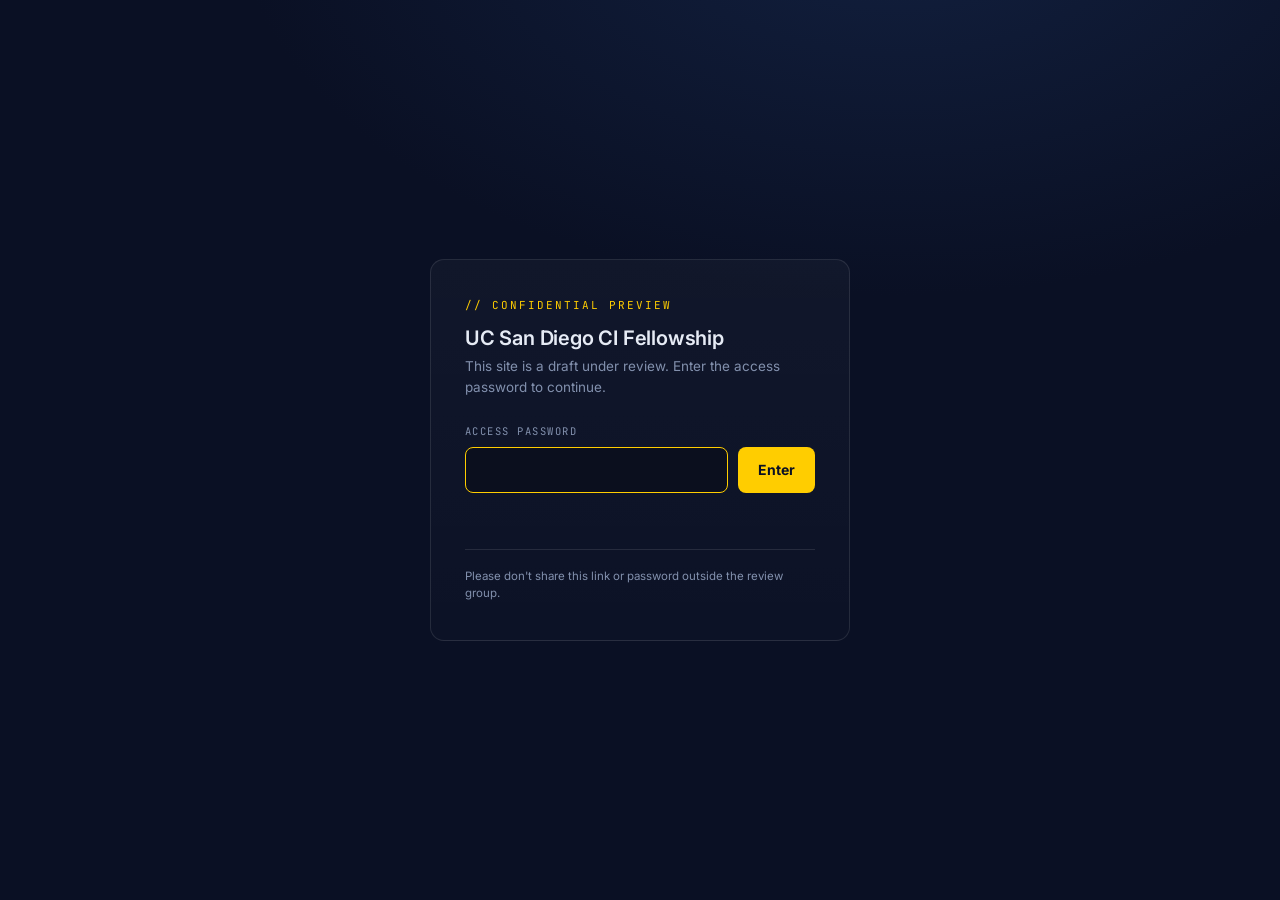
==== index.html @ 0b1063c2 "Add files via upload Files for website test" ====
<!doctype html><html lang="en"><head><meta charset="utf-8"><meta name="viewport" content="width=device-width,initial-scale=1"><meta name="robots" content="noindex,nofollow"><title>UC San Diego Clinical Informatics Fellowship</title>
<link rel="preconnect" href="https://fonts.googleapis.com"><link rel="preconnect" href="https://fonts.gstatic.com" crossorigin>
<link href="https://fonts.googleapis.com/css2?family=JetBrains+Mono:wght@400;500;700&family=Inter:wght@400;500;600;700&display=swap" rel="stylesheet">
<style>
:root{--navy:#0a1024;--navy2:#0d1530;--line:rgba(255,255,255,0.1);--gold:#ffcd00;--text:#e6ebf5;--dim:#8290ad}
*{box-sizing:border-box}html,body{height:100%}
body{margin:0;background:radial-gradient(1200px 700px at 70% -10%,#12203f 0%,var(--navy) 55%);color:var(--text);font-family:Inter,system-ui,sans-serif;display:flex;align-items:center;justify-content:center;min-height:100vh;padding:24px}
.card{width:100%;max-width:420px;background:linear-gradient(180deg,rgba(255,255,255,0.03),rgba(255,255,255,0.01));border:1px solid var(--line);border-radius:14px;padding:38px 34px}
.eye{font-family:'JetBrains Mono',monospace;font-size:11px;letter-spacing:0.18em;text-transform:uppercase;color:var(--gold)}
h1{font-size:20px;font-weight:600;margin:14px 0 6px;letter-spacing:-0.01em}
p.sub{margin:0 0 26px;color:var(--dim);font-size:13.5px;line-height:1.55}
label{display:block;font-family:'JetBrains Mono',monospace;font-size:10.5px;letter-spacing:0.14em;text-transform:uppercase;color:var(--dim);margin-bottom:9px}
.row{display:flex;gap:10px}
input{flex:1;background:rgba(0,0,0,0.25);border:1px solid var(--line);border-radius:8px;color:var(--text);padding:12px 14px;font-size:15px;font-family:'JetBrains Mono',monospace;letter-spacing:0.06em;outline:none}
input:focus{border-color:var(--gold)}
button{background:var(--gold);color:#0a1024;border:none;border-radius:8px;padding:0 20px;font-weight:700;font-size:14px;cursor:pointer;font-family:Inter,sans-serif}
button:hover{filter:brightness(1.06)}
.err{color:#ff8a8a;font-size:12.5px;margin-top:14px;min-height:16px;font-family:'JetBrains Mono',monospace}
.foot{margin-top:26px;padding-top:18px;border-top:1px solid var(--line);font-size:11.5px;color:var(--dim);line-height:1.5}
</style></head>
<body>
<div class="card" id="card">
  <div class="eye">// Confidential preview</div>
  <h1>UC San Diego CI Fellowship</h1>
  <p class="sub">This site is a draft under review. Enter the access password to continue.</p>
  <form id="f" autocomplete="off">
    <label for="pw">Access password</label>
    <div class="row"><input id="pw" type="password" autofocus autocomplete="off" spellcheck="false"><button type="submit">Enter</button></div>
    <div class="err" id="err"></div>
  </form>
  <div class="foot">Please don't share this link or password outside the review group.</div>
</div>
<script>
var BLOB="V/RVCJ1mV3nm6r795CRHudSXi8tHsjYaCC/AP/DBrSciO+FPIHOVjh/p4IQo9BA9PbCWo530xiF29sgPMY+Cz9ERkGzXEJ6bAzNQQwFqu0DcW2sEh25IGZaKUEM8txauq0D3+LWhU8Zd+jmfSjIwKCWYWoV6avM7LsSSjW5b+Ji+uObbSdk3m7IKRMcXgZuW4Qidbur9YMoIANsArnYkPH4L8IHWV/gGXkYVFvpRc50hUiXOaIR/5mKItiv/ovMSWvLfkPXllRINR6WOroaYbaS8Vh0YZVbCNBtvjSf3HLdmO5+LNg8CpL0BAmoyDDMlqy/e8uOPmpmW9Jxbr9jjTgl5kiPfDYAxPx0cbBQU+fvLxCyBdw7ogyQA08A6MRkAjwL7Y0fR6zJlzvkW0VPSwwxvuh+FWr+YCnffLJF6RLwWLer22Jhu+AAKxv9ITMJMur0lSAMeF5a6oQMTQXmjXwOIzR0JKJwEEWp418dgd5I7vK7uR3gSvmR/MiMzqkCTb17lQqYqBowrty08TStoGGXS+MyAMmiTRVJm7f+oC++tdR5fA09+/V+b3Pt+c7u8wWlbYFHxXB2gcfsd6qv+YweWKTRVgZefWx35uokQVFQpLpVptOJBROZ0n6SC5AavMH/UI0FtLMK+goX0K9Xe9PqcGXkdX7on9C22GnMJcl4tOulE3YS8dBWlId8KXmQCN4YBF9YJsYt9AdHW6l3TtBjBhWKVhHAnUn6DMivWRslIBlISUDjtont1TXcJ/yiVnKffV7b/d34z6V9OuYfrq1w4wfHOyKK9R9aEQ8C0PCI2mjAuXyEvWHGpO9qwsRZLyn4bsy9paxbf0rzF6b33b/6U5wd+eglkokQ1RUO/gnE0isrCr94JR8T44dfAsFWwVl++saQ6Sz2APLrri2wonFxZPNAmqYTU5Qzohqgq+I3w0YSr9hWCDlpx5sMwOlAg4n3EpL5R8od7rhdKvUqill+3oGFAWR64eFIAIogKp64Un8CSpwZ4SIehTarxPHh5JGATVNZ0YvarPN4jivheVACMJ9j9JgXKFtCHV1duIBm/vKsSlJsINVMFTcCG2i2/gKP7IPt9auW8g9M5stfc3noAqXaqyuXSFWWt1B7xQMa9sONI6F9Dg4YpFTIx1KHHjksEvuFeUUNAwlhZxAAb9ttDBhwTOHtC1MMxO+TYtA1WjpCmyoWl+Evj9p8HsydhuVoPr2Yd4vQG1cYR1mRY3he2LBOb3p/1VDhZu2PDtBjIgE+a9B832XH3AA0DBQMlPSdev+zF/5Rn8L6xiIVdgTEW4lh7Lzoezi1sF2zzsFuJo5YCrbx/1BCCBNcPLruGxvhgKSypV/[base64]/yNw10kM8NNbsRub995nWIZ5CzV4AbklzGq0Lp3Zpr22swG/mhQVXcFxDza+N3+0578Iph5RdgBcQz9LUVg5ZHnqH7iBv0pOmKqb4+B0hSB25a7KImlrzc5iVlffHBgpbK8vL7G/7JgDtu6+FaBbz2BxDt4ieIAi8JUVT8q1BkSvNC2ujlAhi05PVJP4vOzQ60cErPn570/YnBgAh/LrPb7DkjBCqYLQTunDyszhG/VvGcaqVWqQM4r1qLqjxoU9SUk6h9Du8a5H7vbb/Jy9qxKT4MHdjkRadxNdcMwoRrGbAZyk+nY007JgSeLqvzhLErHmv1S5GING5qRcfkI8k18PPzCSbTsdkOR+bu48A7AQTP6Wdd7GY5RqcYmih4MrrC1pTo8BQ61+5T6F0X9bhzOMdeKtDWFf6mj9mxFWWgNO3Ar4lt/+7qLPEWuP7INDJv8LryGA63x/1AabAPW29kGTRHWOJIlYSNn9zFvZ2TLHMF/OcfoxMaSy77BMIMkutiqSCoKNtFJgf3qHdA/GNowO7iiT6a7z3U+TJqq8wRYCRfW3udtVgX66rNJMZw0Oz82TTrd0pimC45gUH5TegLsDspYfVXYrIQSobHD5ufV/WXTxQn5982KLRtUVDWLVIccnL8Sm2WUsytIF8J1k3sQxcnEVWCqWBumDS0PcFmwlSzZ2K3WFg5PbpovXLRVQcJGi7XA73AkisEK7t7V/3xZBskQRKEFwYZPilJ3z8xAWIU6GVF/[base64]/PiO1UQtPgIF1IiWrio82wqmceJi7Hy6+0J64WYZsCf43L7rvvwgZry/LDlY4S0tCMx+IV+WV4h2NkbEDmpai9IcTJ1LvMtOo9I/248pXlmgRldv5jEftLfvJygeL//0sErNKpgSapiLNWa796qXM5JDGFZqNlseq8gDOb8YedXxsHcI1iO1btgEy0MXLW0pngERHN0OCiggQcd4RNrPSPnpbmVRwPeaaO0C5gSDox509AMau7MlqFIq77I0cOExZxLqvS9kLWTaSut1Ul4XIYnhhEVyoh3oFwTgPr1871qWmhLIZqm2ALq67X/WcpIoeCB7TS+MdOHya6HVhziNtWb4a3bIAzezweTJSS6SPi8FY6jjJIcxTNid04BvLRPgls6+j5jyyK78YkAGnxjSnS0VMnwJIe7ZhrIqsDoEQxzczTKUFbr4nhMmghgDL+N3ut/1wy0ua5oVppC6DZp6nhSz3uz4V0YLXhabEDVAkOOHnH4v2BDOhI1kn25ETyq2udf2EHlaPBx40GornagzUkginhspKnSYnO5WmhUJSQhyY2FXFUBS5xQ797SxPkpZfSrqeScP/U9M54mEA9UVyzKgfzIg32OcOFhEjiLN9UCV+Wv8vApBYbjvGIB8RovmiktNkFeRYk/5/eX/7jgE/4UIYCr3nhQ8dptcbfn1oNwTXDM7DooiiBpFqRjLdppVmDSZbtj0rjJaORAbWQOvLuiJCIB+vfc1pVIKiMj/[base64]/MyXKzTqt/Xzrq++pH5aU0QANjQszLhB+rNHc8RiM6CwjjeGfrScW4dD4CRmmSlyWFQjfZeVVT2CwGP4gaXp0hWTEJmzxIxf64oZ/Jo2eAG0s+/04nWFQG5o2fF7v2O1+VblcH/[base64]/J17MOmQKWr0FnQ7HWRuBZ085yjzGehwrXYqOTcsuBNPS3bpAWr3IYBWAmpHizj8931/LlIzdLOP1VNIqhIvZUtRUZ8pPvzyu4Xyyt15vct4D0laUYh1cjlcT//uFAxiRP8XmlNt1FYvd5/OJdD1rPq37Act+HxBu12Qmg09NQ+vp86cDD3iJAnXg1wQOsZOFlcVnJVnph2fMIAZKdYWvKLob0UDbvGsQW0TiRV2iCUcxt1+9C7VoHrGn7cZIaf+oUHF82z+rWhOx7qde3AqOJBNho1N0pSGbbQ9TH64Gvc/hB6AiMi1Bw2KUjU2mmMndkmJxUx5+yUtUbl/9ZMTsHzkLwiY+q612oUhLg0bnAX2pETM5DKtpUT9bQQ06SUtchm/shWp2QcGlbWzkTeSn5U8q+ycaG4TXSU+q2NReEXMczGxe58hAo3iah2hitwR4+qwYEtpNZe9+ukVfWs/[base64]/zLPKQfcq5XN7Y11dJRtFz6HJ2Veccw//Je58FhHtVSD3cN1sieB+twKpDzm5wBdWHahbG3oD54snKS+Agb74sKKdqvnLA36td7T2dV99tDGYUrDtsmiC36l59pk7363Kpd03Da2OdrcyQfzK1/oPtfOGdEIDk6nwr6ZS6fu1sZjt3gdxmsGjvxTmT9a2zcAfbHpEu21KEmErLr7wEffxsedSacJC6UWa1AjSn/[base64]/at1IZjdWf/z9IRVQNSyhotqAs0TXEZlV10rbo5GPXd9LhqIBcIfKk6a9LMKn8VYNJVB0anjlG8qCoJgfILItsZ7H9VQl3opQ7Q2uLE9IQ/9z4tQjluGrTQszXkhVG8JFv63pD6RnBRZRkQFofyZth/kNIzsSYPBPyyoSOgVZvorKBWbXEV/tjjtad/bJngjVyW9VtfIeNBgk5vwjdaej/9ywAyJy7tY0GFnN0hGHuS0k89QQUwg8rliSzrGylttImYkYrkanN0G5YtqK5bN8XoQBNBmhhIHx7XfJz19KmwRtAP44yqciyTUqw6XYOe1m7lB7CRo9N4nLfAl7JstiVI+Bm/GmV23pyHimdRUyF6mI/huhSXSGEBDyzQAk+s3ObmSvLMS2MxXSp5O7DmdtJTRYsgZ1VvX285feE7uzi6rdPGd/o/xyWlhr5drcR+/1jbD9YrjSCuC+rnUGHX8KDCvsTQ+TQ/+A8ffJkVBW/ZyZ8eGbA6RT5Cuc/YCOHn0rXFEINxxw9WS5MXADsGeUTsfm5P826h44g6I+LJ4bz95HyRSyLrqvoA6gtBFKLZB2cxs5FLispg84Vo8tpdqBLJJ37uOppP30911fd5TQjiyYre65FZl0TOnA2+kLwOQUaV5VBu0/BtXvOYKyclEor4rmyx8Twhdfw4A+D5sDZmBc+nQVcrAaA6shQBStXueSS+DRwmPLHzIst0fiBv8+uSz8Sv3sKWyA5NpHhxe7eeyRLPfB5uBUZ14vWA6O/ucRxCBdNe32JX9fEhifTh2qrdrDxgHoHznYAZ2+kn3x8j7DBgAETM2xe2I8gjpy9NbFe1ydy63gxD1dqzKE+dAwkAUF8ESf/ZaCIpKwGz2Mh1Nj5qUiAvNXJN5lqk8V33fj3IafzDSrLtV8pGOPhUhH2mXy5D4FJpdKZGm6mdfLHrkAQwNmTR95zrYFzXzoFk0t+QRIk6Op2/[base64]/1vr3PSieX1u5LkOU7ZuEAn3xmhO0pyTgUKrlD3sdWG0bm4ypj/eYPRCLsa3+j2MKeLDPadzT15+DFbc1KvoYGW3OVJ4zS/hZtC3gnNshy8gSk99SHZbQfXyBYjtuobmN2JCdfX4syUKbpuK2zn/lIz9WSBXIMjJqxn1i5s5AZCLT4g+YEqNUAOmfh04neYHU8uoGjtOzPg4DtywufYLtSfKWGCmdgZIhR/MkDzv6UsUxu7jCtGbECGTzBu53pXR42ptOb8Dupw+WgpQnbuXM8ksalxXK64CAFOQjBQDgDELJDnKJvEHO6KctXJXM7FMJKkF/P86cQQeUodXAf66oEb8pvZ5gBnKL+/vaCeMZE9DwTUyMUa9yKjGSKpVGf3UPBM0/OmnewFTmYvzBRcJySpRh+A3eqx1xWaZvOpETeozsTKP2naAK61Xhb/gq6gYHQc8VPvaYel/T7TMaCUv2mTDyPMMNapw3chJVsv+Irfh/UDkp0A06AROkt68yY0yQwoGEBTbsL+fhLH2ibYwLQtcwk/yJwLgI/ai/d0c8nVtyy9ke0/345hMqTltg4kiE0ADnBOsSuujXu9xwF7AYlz8AYuKF4721VDAfE1DHZT7wMOW6UbiwC4J7gdCrnibO1BvThKFR+2k119wD14849qGUKToCdMHGwglVay3lL+snTCiYuGA5trFbar2dLzdiLD8VURNdO6xjuT8q/QeEdJN/v8X0bO6D24Y7hV3MmFsxhb60VW0ZjqSaTV/3T7c2Aeb3FLmJda17Ev+BLKw/XiG5v6w3pOXGZxlNAtpZjAX9/wIvzY1JbyV8JA7kcU/Tg3If/SY7joE/vJMfZvpMLPH899s05n+ylA2RlpZY9Vl7eHiXVaMQ3twYv57nNVzak9NyY1E/LngqRiLRERLAGffXV+PtNa8uVRZTbRw5JwjpY2Bjr+velTtciLM9lmd7tjPIoeCz6oOOkFcL2CCONA5s/jNb9e7wBdLyB81V87G4aBYF1lSFNAkmYRWRtq2lqX+EwMn7vJc2+kFdmWMrwycB2v6M+4CALvOMhn7Vqwzc22RF6rT6nHBmUSj4wT6N4SDUU5DyKwzzxoz3KVlcUcNlfdqjJeSMuH43tsM7nnje+WIopHKWJ9eFp2Y93edRCt3kOJ8yOtPFs/[base64]/lWlSFXuq+6OD7A589SJgPbcd4/VVp5Mvv3mMrnw6KiQdlONy5XCaZZTHBey/N53BMuSHUDG+3WdwRacj7rGvxtTI/6jGznQiZuwooA2Fb2+7mW6j2sbKHsPlxkUk4XVfzzEXs18T38/7m1sihgb9FAGq4amr83tfXgdHskfobm2RPsMgXtcek9068onj4COdKuPkEBFsUcKz3ep1awGUOVOSCj+hU8XfrQeoW6gYzlzy911YWndkK0otNijuFI8pb/tO/AKNJ+f9bJ6BV/xZc64fnO+aBAHwA12X/N7ev5Ua46ODDd44HjfLTTfQzbqmWkkf56PrTGx3ONHd0snNEF3eI8DrHRUDhMRNTTYlVT7A1PgwqF0BNRaTmq9VscNet/Qg2jJUSsh4s1PaDVbQjF6FQSYh9eVDjaA7zedpwmtbvheS3wUFarYd8Fk6XGc5nNju8TZB//28EwrwZ8Vls1G/4uGf1XHYWdUJmTQ+lTkkvhVKP/l/2VWpIGPO724Ze3gZnkxpCueVoI6tkqGKyz49xkFPbzdBUa2Uu7dsuwZjVQmeFGM+mxgbklMgnTHHbSRgR2BAN6/kCncJBCsI9sX0eV9ie9QD9H5ryislPM59R01oG/X4IX6fVRtVRiuRbfgC0lnMIKLNATF4U2+n0HUcg7xYStYCWgg/iR4x8fAmW+JctUJzqkXMY8NJ5ClaHDY0cb0qpFl7uyXS0KqZOo3YGo8K6qxNBEEW2jkC9tf7npB1va4yMQ9APwDqo5v3CHjBwsZy+dvf9DEEbTvGRpdhx56/ZZKNLd3ykxmS3ISr00np2Dfhz2JdMeyFcmrazyLwzOa+QvvLGt5ynL++f2sUfY7A97aBxBbRBwDDqMEz+G9v21kamJk3dnuXvqhQUXFYRDRKIdzTAFCtDgq+dLuOSVl+CSXXRW8LQwiZp1XAXBVWMpu+/z6b/Nd6mjQODIMR4lKo+PaVE+UGh8PkY1Zi788jFTM+TON4LNM1eD45eXRsqVjj8SSoPQo8/pWRu7clS0MUvj4LC2Akw48S3JHZrUxdZnB4WG7FUvzj2lljylLWJl6Fd8ihUkg7L25F9bn8I3svh2/sBoxCl7Y8JwwhkmB/DZiPfMWGpzPTSa8XVIImCiU91p+c/hobvCEZyfFyT1ETMW8w1wXohUMlurEV2nciE7UtETDojSLxXDPVS+D0Q4q32tBpMBYQ7wwdrxTbqVHUvsDVePuTnbOLcJHneq/[base64]/QQR2Q/[base64]/Tl9JftzO1Gk66DuWzb7VeNrsvbHdZ64KEjMPli/[base64]/ZRNlDI17CpHpjFyCeH9/z7s/56VSBEM149AYhb8IW4OTdCxn+ChtGF4bfAt4sNDJsLVX4v5xfiXMSk4Nw1TsUiNVUv5Vhuf4d7Sg2kyYEyICOJazimptPflBZd0VUkpMwD71rgKAr/9WmboFssR7iXRGjKf98Oi0eqvPmAdUVaoPUh3UopDDjPfjRyCgU5KRsX1islcvfnOVnIvS5VBdKeHsdJSi5EyLOBAdOrgVzNVvuEDI1v3rAnb4V1yE6RSmx3bf3bXorGXVdZW0eakt3gRqlEsa65DytEOFTGCXFYG1kiu39GrV78yuCs1N4PYMLsN3G4K/6Felu6vTLJZdjh3OKCNL4ROMj/sxsiCFOU3dOVEvXlU5XR0EeB2lm1cOUT/x84IgQFafMrDYY1CULvCsirB+7R7mxGc7Wro2tOn2q84hkzQn3E2RlopL6kND3TSmdqFCsK2KWdy16wHdI8IMw3r/[base64]/iMYHB0GDLS14Hhm7ehgxcdZu9H61zrkhjWDh2X8Hqvk8GtermNpcIhKqshNWxya2nArGqE1LV+QzDDjfekYg1UCrIf8dAKGTafYg/e5WT88HiZOxszz3heutHE3z4PbVKPtH67/[base64]/[base64]/f2SM8qKo6dVYK4TmCrdTE0rAWzeoVB9w9ZCmVxAUuBlFM4HoxPGKaLdaWaUQDwXS3LqlxaWGqLR59I6gISxfDaq9TgmyqRsQOe00ZBL6XvwlQEn92GFEzuFqnqxQvTeMJ5F0r+VUnMLD5VSypmJev6Nqous/DwBVGwYz+tTRxfGgxxn0jtrOfjM5FwhzXKSHazm2Pj5C2al+U3dR1p2JpeSdEaOhQNHDizUSs7pmhlXostC8UIDGwwF7of/htJKvp/KpQddiVbKreUOTCit2MrxDOQx3e2Lmui1mupjvYaVJnkSAmI4zgvTrd8o8seM4X+jklYV/B3aXyz0H/oS1+QvEMYxl8ifRIZPPaPFGeZ8sMR/0d7CFRn+T/XC+KxnsV6ubnl4SXzvyOG5Y7QN1iLV4MCB+YnCBitFP4AoknRPocY5XupWNXxHeSTXayZ+X9O+SLlMthjesxdbLWmG9/f3FCiVTgro2IcyLAcrjCL72I78R/0NJxBh7ay3erg+Ij+cVX/oacMQeKG2sUia0gOS6KTxA340qk+9iqv2OFMA4iAD2Zfsi62lNdyiPl2sZuH6zyEsZPi0Sry0q5p1GvJ5D7l0IEDtWqyCnICfy2oaqj4WsVveDNiF46111vPi8qYDBG28e5WEiu30yQsUD2zLMu4IrBvwNQcV7i1qOpXIWpZ/OWVb8mI7aGb/bG2MjmEbFhvYLj3fCfkDmF/nmqLvZMmtVtpl77k6o1ZHYsXN3WSrplHkEC2UeVzgj9ctUxvOVAzpRDVndbV64lVPBUmax2oWJzr7/6AYSHAIxxhaL0XBzcZj4phdmAdN3uin0f+slOMn+VCwoGSiHLjzs+hQIeQpQIlKtBmMX/0K+GuihNDxCjIOJSF25nu7heF5lnyE7+Z/u9/KQXA8c34685+zoybq4ZcsEDfSdMCvL2Tp8sSwVhjMXSk5kXUXEzj5FUyVadCYaShMsXLxmOy6tX7J9WJyPlgH1kCohADjezwQbHJeUSD4goKCGywR84bB2HsMZdYhZMHfAC9hwmdN5w8tp0zvmZ7IR2b2enWb+MvTiH3/EH3DHR8JE0x6MJXeT8LWQ+uQ5Q2P0cbH5kDjj/kJCXo0X5dCzBNXaQT07PQcAoue+h9TuUcB9i3BcxgBGtmnr2/KhJIDf33+wdO0sT1yHYZ8j3R2kv1WM8yZ9Zbk2XUmk4MjEE29EB+SHQHzBViSdz7nKL11khFATu2sVA5J/sLxJw6K+RsGG4Dze3XBZ1WvTkStoJiJcYLLdVo+PwkbBO1xOf9hAfhqn/BgIwQfe+1bl9th9UjpAFGJHZq1IcsPSa3g0k82rfIHSuLVkwQ2uifCQPcRHmsbjjveYyFz0AGNNtg3efAfqSICkWTvSOElWTQaoh5MjL042Hahz3n4VQKnoNpkC2yCvfrgGSmbYsCqiP1gVqZ7WDSg8T64+EMkI3/4tViUpb/Q8ahSf2UZ6XFWsIdvUwx+ciScoXT91TXGCYMpm1HmU5jYRGjSaQOU6EoMosSpctvp2/XFsOZB1q/uqI3PatCBgUv+Wkvj4yBQ2ZowxwwqyERIi4i97rYn5QL0BaHrjB1Ui5ltnTQnOW6ut+W9LXr65r2OsCiYXk28FzfP/pgYua+6/GElYpN5rjD8hciLrDaxmK/TGxLyz9PM6YXrNiIY/jL99XDI8ri3YzT4ZGd2/RIIg4xn+3cOPTfgNEmYCaAnEqnEHGfeUup/gf+eSVValZrORluGYhvLz+7CbUzCBWoQ1/0/DUEr0wIYBnRLixumWisUWnYb3BPpldv8iBfm3l96wBBOe8v1X5w6H6WG3d+1kFCw3jmNpBagl/z1j8xdCFICQQH5hnYc4dkMRYy0STFnXCUDvtwnCNNMYJNoNF/zzPt7Dcl61b19l/6X3Pz2v8109lP6/999Y/[base64]/rYWAbByG8ON2WOz364F3STGgZrw2s9Qn/R1VvNQ8eIC+d0uJXGwKnfm62p32E1W3uabrzroH3g9jmvWMRsqmNCFZSwD6HqBOo9Yihk16YNhj/[base64]/NJVDGmU5uZ20zeQyt4yT/1cKq1H8MNwxNEnUC+oToMjSnkvtUJZsdNXk1nuLXcPZtVibvBrWIY1COBs2c7vg7uIo57ExxyNRxLhfuB+PzV3oLygme/6H6B9QjCGL1Gf4YztlB3rTOKGwhR+Ko3ID5Ukum0I/[base64]/fDfrAX7mvHlWMCONCA+/oTxxrrrGgg30WTJp/QoD5AnWVXjs1gsc4gv7H38wMCdTzr5rzfYD5uLHuF9ErC+r+OWkOrRBiXIq0U//BEutn7/p+CMt9Sa1pzV5tXPkJ6g5n+6Gs2aHP71kQ+QkX80YxOlNa6vaRiucGK0CZFl96EEYj0vxJD1gW3YH5jRbTnS/C6CHTGJSypRGffi1JAmKvupg2o3lzG2cWfbMyiG79unkbWTFACnG/bTPEFyLVyazv3SRSnFxHkhmU/4aGx61QJx1HkIJLW+iC3afePHOF0B0VmID1iKyiex04OFzNdXiPkd3v/346je0PmPeZUvtqUBMFE1oSlUzfiP25xQr2A4UBAab4QPLZKLtxLoQsq1BRDDQVIcbfTpoYs0rfvRkqug2Wox0w8NWdTwXAnMwZQD02x+xLHdYZw/oQNa/7XF6jkkiyXp2A1gHlVQZTH51Xcdk0kj+yl4xOyE/RHNSom+uEpPG/xhRn4o5PU8E7ZeKDyicNvVyH6pthrTT/PzyCKECXZW3c/[base64]/E5IuAD2HAPIZO3YEbYMx2Vqzd43txg/VTEXWI0w7USsEkLlbUa7s/[base64]/RAjDolnkpFpl2T6jzHhKjAqYjZim8ZeLbiX0KTLXlyxkO6A5RaYe9MYiCSM2ltwWi2K4EtxMl+90RtjG222oLPj3iKyhlwCvHxxMaKt/aKp5ikVuzgVLbtZhpQI6kZrfQqwl4JBwNvoLt/MqzFQSYA5EiXCw+cq7SjXb0/8O31o32DrAlk8IO5R7Mebh7CjV625AeKRxW6x5lH4pzhN7uaxJKPJIDPLT8XpCl1HwX94Yl1isUXFZ1rLCpiOtE1zDF14imj26cK1Zy1TbBhB5xZ6kh+7RUwTaKwaGS1BoqJM54nepN0JlECoQ7sEGLzJaBIZxwatCtMPv9FkPFAf4+8/lWDJZiiueOHewXaAc3sI88m7l2cR9No1T8PHUo+Dq+DyRmC3z09kv7pG7+4jHl0twZUe3+7M6WhrCWX7vi39Vi/Ne9qtyvjMYWrLtvfXMMnVkLneDOJX/6HonSbaq71J2XxeHAH84yXTMbHdag/vB41pBmWksIzosTCl9JuoYu25Pb3Knfhm5RRhVeTgahac1Na42lX2ENznssI23rIJhvzroiVtgGh76lEAeXZ9kDqetyYJ63jI0EG0yf96z4Yk/EREKCqnkGFTk7Pve/dXT6/LkUKPprsE1uGUxNpl2rnXlv4YvNy3O3Y9OFyUIn9SVB6wNw5E02ajXWYVLgI6rImk6C8U+vsvAdRyf2OBgnUYniJxqY9fRzxQQXgAzbuKIBB8b/HthlLYL4gfsNHxPDHV70UDtOaBgHOOHW/86B56SOG4vpWQ4w5PMOUus1KuRzFaWGGdsgs4lQxVY389ffkFoq2bCZ2JOnK7X+md3VQdovceyRAAQWKVm2tyURRKcl7S2UKHLA+7hnEKidojoAIlyJpbZ4Db8xKdh3ddomu0vjiziAWmca1pFnWS9nhJHdOaEtKxz64J51eg5/etogaA28qhlTY31lrmbzoWjV5AnDptb61XuRd3Wi79OHw1FREo6whSdeWSqm9sKdd/sv5pWsaDzkHbckLwedHdWD4/kibxX0UD4J6yXK7jzW6m1MWMBconiUycCP/8qPGCIsy8oSRw8IfJJeHWnHpZQGN4KVs1ngpA/vnx51tCQ8VPWBN8sWrVjmjlMYTxgOZyPTQUL3w2ziPAveVs8hbhnZyFnVR7gJqoW/G4QrtvHICto8s3mUVS8qYuDx79PBSsgnytZkpUenxy014565d1EercFlMWKrM0Kimu3NnmJwN2SPzZXulztu8jhLxqE0iKTL63uaH8jIgxoc5vYEoyGDEabvH+mIJkFuvIpPihFyudl//fDEHBvppTIueLtUcGf5yKMx9o9Ugdv1rORCvR8druEWCMLu2IBMJ3Kq/ConNTQ8KHLCajFfCf5hRI94wZK8vyyBdu1rcr6PZFq9dYgNpeRDt3O1xNnws8YuVEFGmJlAg20/g1a1Iob4bi4pm8zCEl7PwNkoz3vSzCvheyytIRlKgEImC4zBVE/x3e6ea0PHrwAuBV5Rl9IHssxknOw1Ac4o12j79+3BaP3cVAjxNL2JX2cnPzG9wcuQ88xaRsN78srsl9o8gaMVrF+gIGOiadXhmaO/kqURCyh0fu6WFFSc4WZM9mFGgZbpOvfv8yuq3EzrUnAcLzqoPlQhtRS/YvkwWvkzvcAAgoC3Y9AeIXM5AXYKAOfBgEBESE3heo6P99Q3+1U/Qdlf6rZ00lQxqehsC2wqPxU7FcCKDLe0fwzWBgZ6MWW8Qm/Egm0L8mK1h4nPM8aeA+AHIFmu/[base64]/M8aEnPwiKDyNkU8/S7luCOnwQR2MYzK6LfL8E6Q5YrRWIAx6drA4TI15ACJXlnbHeVH1gUpU9vtly1ZlejTEdSlhmSkKUZgLk/gsL/AuGkxqXWpXD5d+PmpWLzy5uh1nbXAyV7ay8rNfOEH8yqzP6ZJSTtn5auA5/fRVco50nQK82LOROsrkZYRoxMtW6aWJHhOT/ye9DD+iAaF8Ic+x100XfuTEkyIHPmRN0c3EJzLquew6UIpYscUgtNeMHAj4P0/FtPJCniNtzMTlcZ9etY/O8wBCXe9vj/kx3DGktdGmUekrSvSGvnpTeNn3z8BuvSDeKfzzxjpYNLJHS8jD1/yWi2sw==";
function u8(b64){return Uint8Array.from(atob(b64),function(c){return c.charCodeAt(0);});}
async function decrypt(pw){
  var raw=u8(BLOB),salt=raw.slice(0,16),iv=raw.slice(16,28),data=raw.slice(28),e=new TextEncoder();
  var bk=await crypto.subtle.importKey('raw',e.encode(pw),'PBKDF2',false,['deriveKey']);
  var key=await crypto.subtle.deriveKey({name:'PBKDF2',salt:salt,iterations:150000,hash:'SHA-256'},bk,{name:'AES-GCM',length:256},false,['decrypt']);
  var pt=await crypto.subtle.decrypt({name:'AES-GCM',iv:iv},key,data);
  return new TextDecoder().decode(pt);
}
async function attempt(pw,fromForm){
  try{
    var html=await decrypt(pw);
    sessionStorage.setItem('ci_preview_pw',pw);
    document.open();document.write(html);document.close();
    return true;
  }catch(e){
    if(fromForm){document.getElementById('err').textContent='Incorrect password. Try again.';}
    sessionStorage.removeItem('ci_preview_pw');
    return false;
  }
}
(function(){
  var saved=sessionStorage.getItem('ci_preview_pw');
  if(saved){attempt(saved,false);}
  document.getElementById('f').addEventListener('submit',function(ev){ev.preventDefault();document.getElementById('err').textContent='';attempt(document.getElementById('pw').value,true);});
})();
</script>
</body></html>
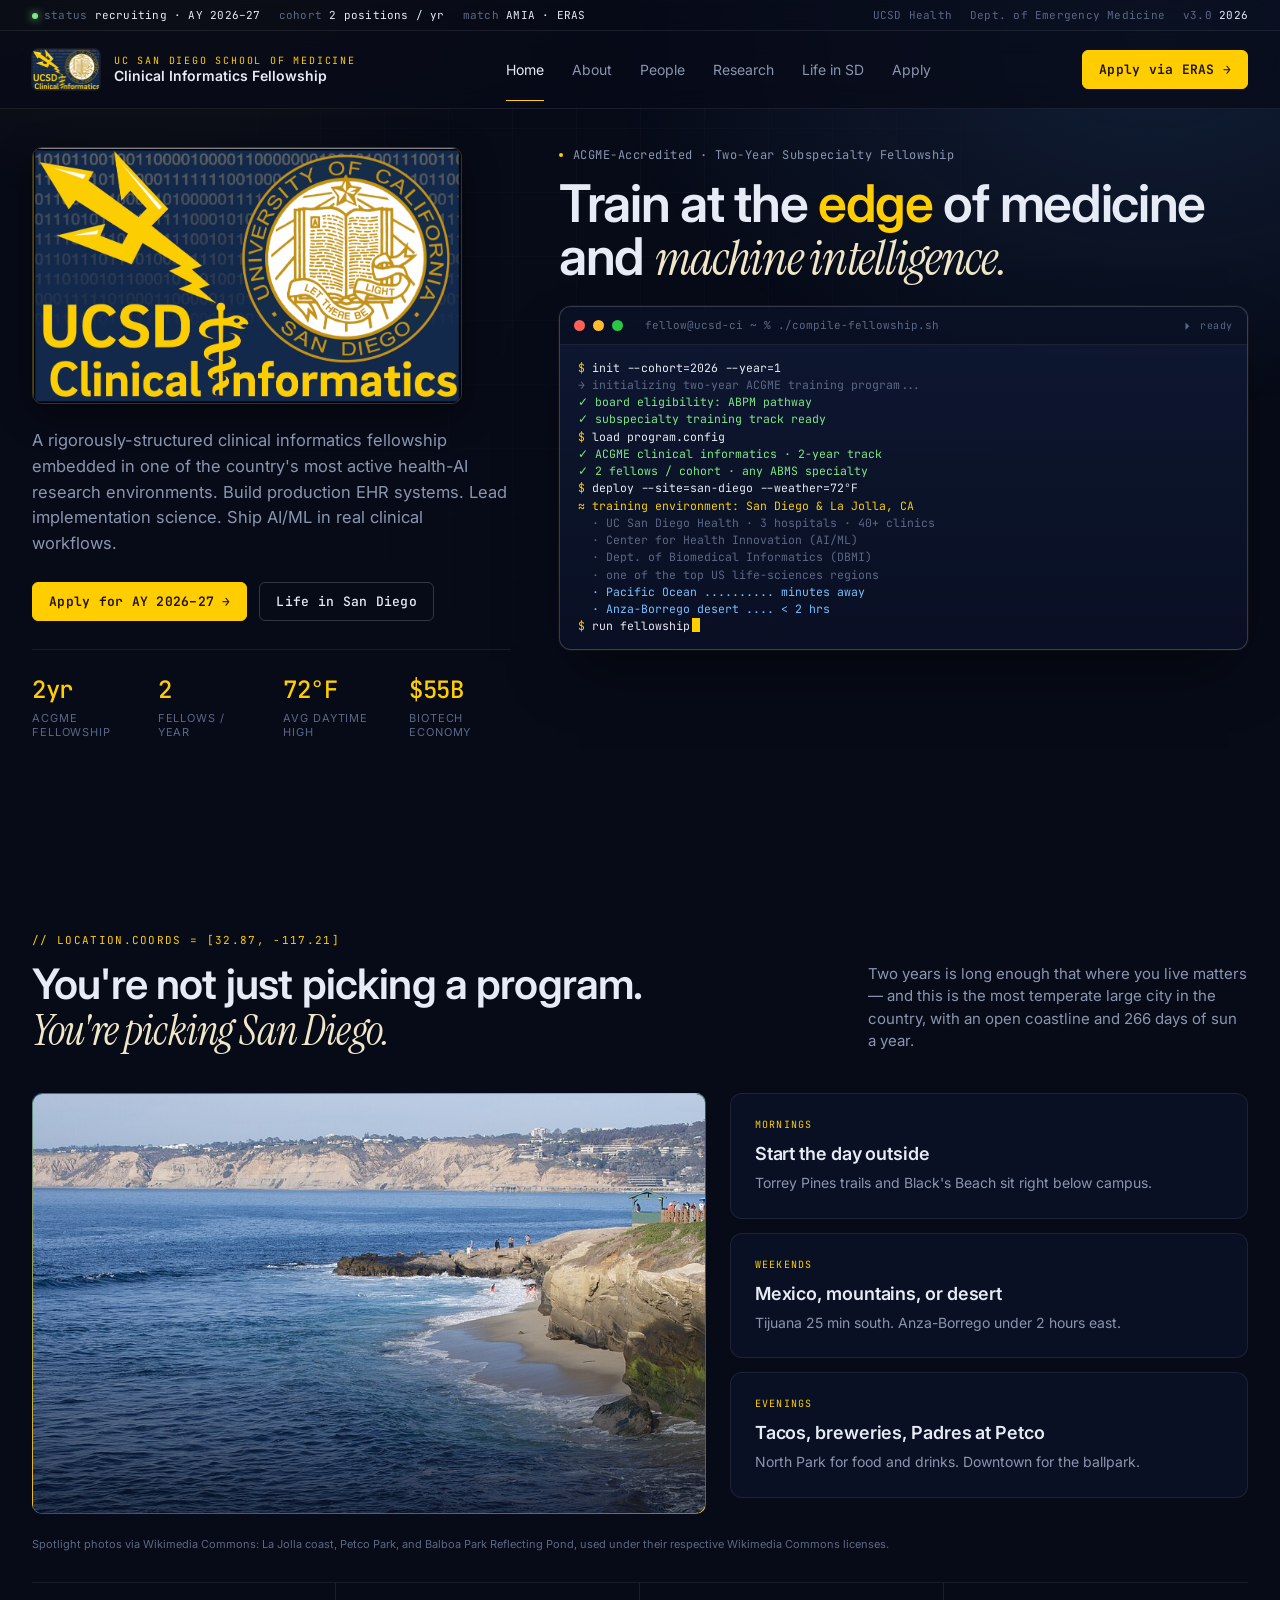
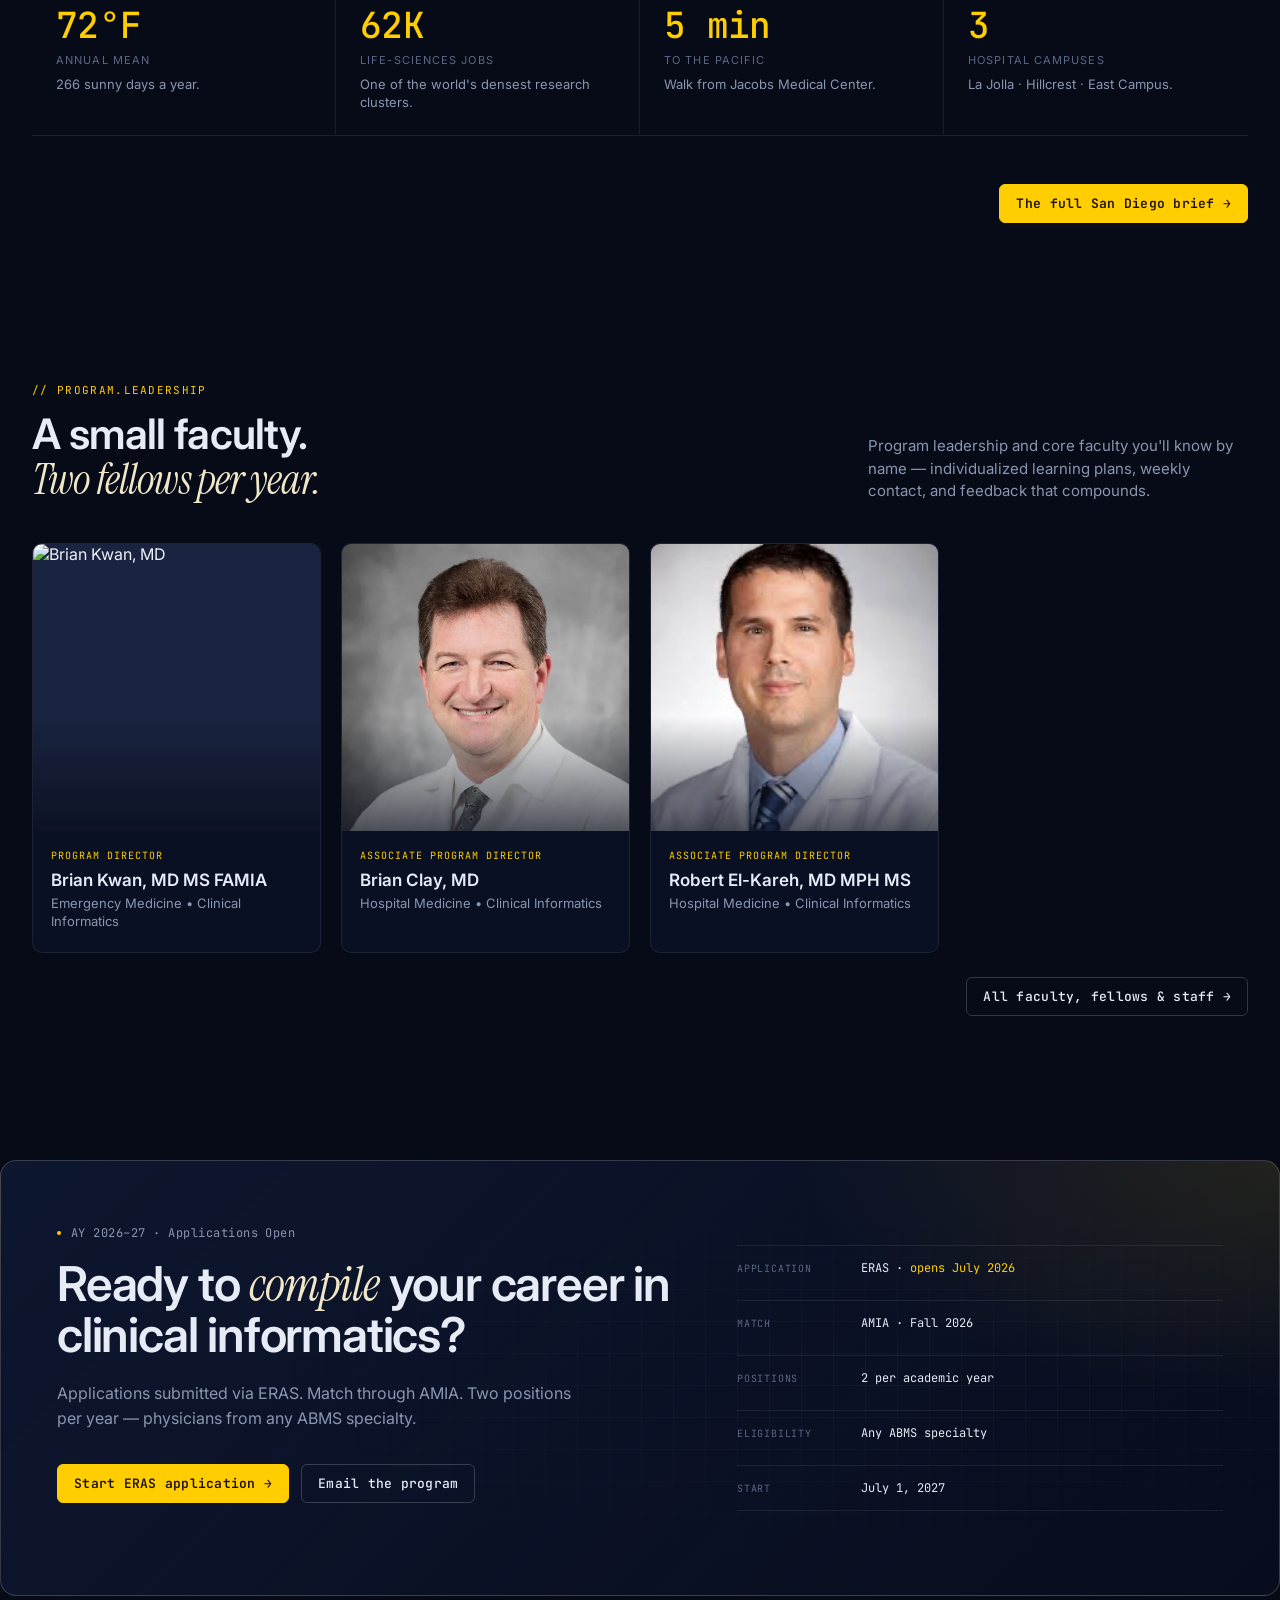
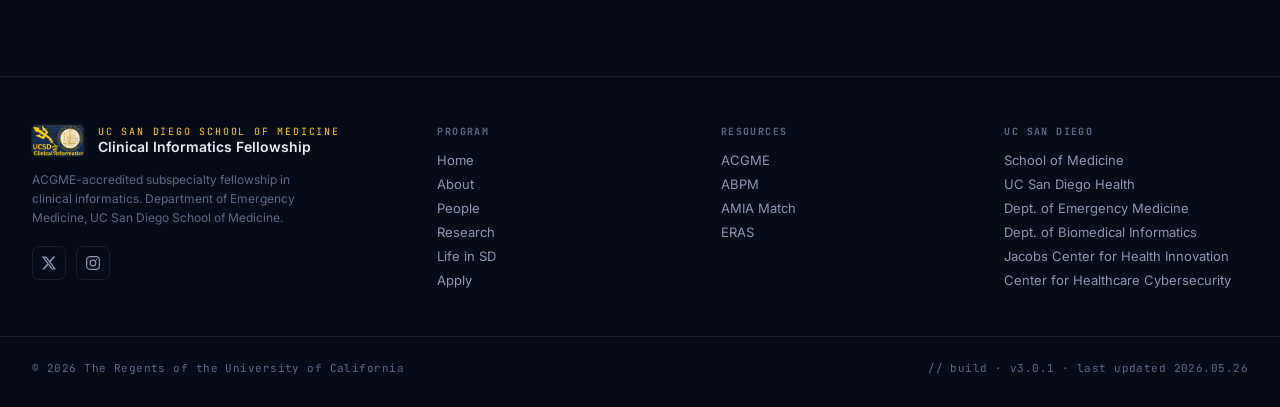
==== commit 30c3fb46: "Add files via upload" ====
--- a/index.html
+++ b/index.html
@@ -1,61 +1,284 @@
-<!doctype html><html lang="en"><head><meta charset="utf-8"><meta name="viewport" content="width=device-width,initial-scale=1"><meta name="robots" content="noindex,nofollow"><title>UC San Diego Clinical Informatics Fellowship</title>
-<link rel="preconnect" href="https://fonts.googleapis.com"><link rel="preconnect" href="https://fonts.gstatic.com" crossorigin>
-<link href="https://fonts.googleapis.com/css2?family=JetBrains+Mono:wght@400;500;700&family=Inter:wght@400;500;600;700&display=swap" rel="stylesheet">
+<!doctype html>
+<html lang="en">
+<head>
+<meta charset="utf-8" />
+<meta name="viewport" content="width=device-width,initial-scale=1" />
+<title>UC San Diego Clinical Informatics Fellowship</title>
+<meta name="description" content="ACGME-accredited two-year clinical informatics fellowship at UC San Diego Health. Train at the intersection of medicine, machine learning, and the UCSD Center for Health Innovation.">
+<link rel="preconnect" href="https://fonts.googleapis.com">
+<link rel="preconnect" href="https://fonts.gstatic.com" crossorigin>
+<link href="https://fonts.googleapis.com/css2?family=JetBrains+Mono:wght@400;500;700&family=Instrument+Serif:ital@0;1&family=Inter:wght@300;400;500;600;700&display=swap" rel="stylesheet">
+<link rel="stylesheet" href="assets/css/site.css">
 <style>
-:root{--navy:#0a1024;--navy2:#0d1530;--line:rgba(255,255,255,0.1);--gold:#ffcd00;--text:#e6ebf5;--dim:#8290ad}
-*{box-sizing:border-box}html,body{height:100%}
-body{margin:0;background:radial-gradient(1200px 700px at 70% -10%,#12203f 0%,var(--navy) 55%);color:var(--text);font-family:Inter,system-ui,sans-serif;display:flex;align-items:center;justify-content:center;min-height:100vh;padding:24px}
-.card{width:100%;max-width:420px;background:linear-gradient(180deg,rgba(255,255,255,0.03),rgba(255,255,255,0.01));border:1px solid var(--line);border-radius:14px;padding:38px 34px}
-.eye{font-family:'JetBrains Mono',monospace;font-size:11px;letter-spacing:0.18em;text-transform:uppercase;color:var(--gold)}
-h1{font-size:20px;font-weight:600;margin:14px 0 6px;letter-spacing:-0.01em}
-p.sub{margin:0 0 26px;color:var(--dim);font-size:13.5px;line-height:1.55}
-label{display:block;font-family:'JetBrains Mono',monospace;font-size:10.5px;letter-spacing:0.14em;text-transform:uppercase;color:var(--dim);margin-bottom:9px}
-.row{display:flex;gap:10px}
-input{flex:1;background:rgba(0,0,0,0.25);border:1px solid var(--line);border-radius:8px;color:var(--text);padding:12px 14px;font-size:15px;font-family:'JetBrains Mono',monospace;letter-spacing:0.06em;outline:none}
-input:focus{border-color:var(--gold)}
-button{background:var(--gold);color:#0a1024;border:none;border-radius:8px;padding:0 20px;font-weight:700;font-size:14px;cursor:pointer;font-family:Inter,sans-serif}
-button:hover{filter:brightness(1.06)}
-.err{color:#ff8a8a;font-size:12.5px;margin-top:14px;min-height:16px;font-family:'JetBrains Mono',monospace}
-.foot{margin-top:26px;padding-top:18px;border-top:1px solid var(--line);font-size:11.5px;color:var(--dim);line-height:1.5}
-</style></head>
-<body>
-<div class="card" id="card">
-  <div class="eye">// Confidential preview</div>
-  <h1>UC San Diego CI Fellowship</h1>
-  <p class="sub">This site is a draft under review. Enter the access password to continue.</p>
-  <form id="f" autocomplete="off">
-    <label for="pw">Access password</label>
-    <div class="row"><input id="pw" type="password" autofocus autocomplete="off" spellcheck="false"><button type="submit">Enter</button></div>
-    <div class="err" id="err"></div>
-  </form>
-  <div class="foot">Please don't share this link or password outside the review group.</div>
+.sd-feature{display:grid;grid-template-columns:1.3fr 1fr;gap:24px;align-items:start}
+.sd-hooks{display:grid;gap:14px}
+.sd-rotator{position:relative;overflow:hidden}
+.sd-rotator .rot-frame{position:absolute;inset:0;opacity:0;transition:opacity .8s ease}
+.sd-rotator .rot-frame.active{opacity:1}
+@media(max-width:860px){.sd-feature{grid-template-columns:1fr}}
+.terminal-col{display:flex;flex-direction:column}
+.hero-logo{display:block;width:100%;height:auto;border-radius:10px;border:1px solid rgba(255,205,0,0.22);box-shadow:0 10px 34px rgba(0,0,0,0.45)}
+/* fit hero within viewport on load */
+.hero{padding-top:38px;padding-bottom:34px;align-items:start;grid-template-columns:0.82fr 1.18fr;gap:48px}
+.hero-left,.hero-right{display:flex;flex-direction:column;min-width:0}
+.hero-logo{max-width:430px;margin:0 0 24px}
+.hero-eyebrow{margin-bottom:14px}
+.hero h1{font-size:52px;line-height:1.03;margin:0 0 22px}
+.hero p.lede{font-size:16.5px;line-height:1.55;margin:0 0 26px;max-width:none}
+.hero-ctas{margin-bottom:28px}
+.hero-meta{padding-top:24px}
+.hero .terminal{font-size:11.5px;line-height:1.5}
+.hero .terminal-body{min-height:0;padding:14px 18px}
+@media(max-width:1100px){.hero-logo{max-width:430px;align-self:center}}
+</style>
+</head>
+<body data-screen-label="01 Home">
+
+<div class="bg-grid"></div>
+<div class="bg-glow"></div>
+
+<!-- TOP STATUS BAR -->
+<div class="topbar">
+  <div class="topbar-inner">
+    <div class="topbar-left">
+      <span><span class="pulse"></span><span class="k">status</span> <span class="v">recruiting · AY 2026–27</span></span>
+      <span><span class="k">cohort</span> <span class="v">2 positions / yr</span></span>
+      <span><span class="k">match</span> <span class="v">AMIA · ERAS</span></span>
+    </div>
+    <div class="topbar-right">
+      <span><span class="k">UCSD Health</span></span>
+      <span><span class="k">Dept. of Emergency Medicine</span></span>
+      <span><span class="k">v3.0</span> <span class="v">2026</span></span>
+    </div>
+  </div>
 </div>
-<script>
-var BLOB="V/RVCJ1mV3nm6r795CRHudSXi8tHsjYaCC/AP/DBrSciO+FPIHOVjh/p4IQo9BA9PbCWo530xiF29sgPMY+Cz9ERkGzXEJ6bAzNQQwFqu0DcW2sEh25IGZaKUEM8txauq0D3+LWhU8Zd+jmfSjIwKCWYWoV6avM7LsSSjW5b+Ji+uObbSdk3m7IKRMcXgZuW4Qidbur9YMoIANsArnYkPH4L8IHWV/gGXkYVFvpRc50hUiXOaIR/5mKItiv/ovMSWvLfkPXllRINR6WOroaYbaS8Vh0YZVbCNBtvjSf3HLdmO5+LNg8CpL0BAmoyDDMlqy/e8uOPmpmW9Jxbr9jjTgl5kiPfDYAxPx0cbBQU+fvLxCyBdw7ogyQA08A6MRkAjwL7Y0fR6zJlzvkW0VPSwwxvuh+FWr+YCnffLJF6RLwWLer22Jhu+AAKxv9ITMJMur0lSAMeF5a6oQMTQXmjXwOIzR0JKJwEEWp418dgd5I7vK7uR3gSvmR/MiMzqkCTb17lQqYqBowrty08TStoGGXS+MyAMmiTRVJm7f+oC++tdR5fA09+/V+b3Pt+c7u8wWlbYFHxXB2gcfsd6qv+YweWKTRVgZefWx35uokQVFQpLpVptOJBROZ0n6SC5AavMH/UI0FtLMK+goX0K9Xe9PqcGXkdX7on9C22GnMJcl4tOulE3YS8dBWlId8KXmQCN4YBF9YJsYt9AdHW6l3TtBjBhWKVhHAnUn6DMivWRslIBlISUDjtont1TXcJ/yiVnKffV7b/d34z6V9OuYfrq1w4wfHOyKK9R9aEQ8C0PCI2mjAuXyEvWHGpO9qwsRZLyn4bsy9paxbf0rzF6b33b/6U5wd+eglkokQ1RUO/gnE0isrCr94JR8T44dfAsFWwVl++saQ6Sz2APLrri2wonFxZPNAmqYTU5Qzohqgq+I3w0YSr9hWCDlpx5sMwOlAg4n3EpL5R8od7rhdKvUqill+3oGFAWR64eFIAIogKp64Un8CSpwZ4SIehTarxPHh5JGATVNZ0YvarPN4jivheVACMJ9j9JgXKFtCHV1duIBm/vKsSlJsINVMFTcCG2i2/gKP7IPt9auW8g9M5stfc3noAqXaqyuXSFWWt1B7xQMa9sONI6F9Dg4YpFTIx1KHHjksEvuFeUUNAwlhZxAAb9ttDBhwTOHtC1MMxO+TYtA1WjpCmyoWl+Evj9p8HsydhuVoPr2Yd4vQG1cYR1mRY3he2LBOb3p/1VDhZu2PDtBjIgE+a9B832XH3AA0DBQMlPSdev+zF/5Rn8L6xiIVdgTEW4lh7Lzoezi1sF2zzsFuJo5YCrbx/1BCCBNcPLruGxvhgKSypV/[base64]/yNw10kM8NNbsRub995nWIZ5CzV4AbklzGq0Lp3Zpr22swG/mhQVXcFxDza+N3+0578Iph5RdgBcQz9LUVg5ZHnqH7iBv0pOmKqb4+B0hSB25a7KImlrzc5iVlffHBgpbK8vL7G/7JgDtu6+FaBbz2BxDt4ieIAi8JUVT8q1BkSvNC2ujlAhi05PVJP4vOzQ60cErPn570/YnBgAh/LrPb7DkjBCqYLQTunDyszhG/VvGcaqVWqQM4r1qLqjxoU9SUk6h9Du8a5H7vbb/Jy9qxKT4MHdjkRadxNdcMwoRrGbAZyk+nY007JgSeLqvzhLErHmv1S5GING5qRcfkI8k18PPzCSbTsdkOR+bu48A7AQTP6Wdd7GY5RqcYmih4MrrC1pTo8BQ61+5T6F0X9bhzOMdeKtDWFf6mj9mxFWWgNO3Ar4lt/+7qLPEWuP7INDJv8LryGA63x/1AabAPW29kGTRHWOJIlYSNn9zFvZ2TLHMF/OcfoxMaSy77BMIMkutiqSCoKNtFJgf3qHdA/GNowO7iiT6a7z3U+TJqq8wRYCRfW3udtVgX66rNJMZw0Oz82TTrd0pimC45gUH5TegLsDspYfVXYrIQSobHD5ufV/WXTxQn5982KLRtUVDWLVIccnL8Sm2WUsytIF8J1k3sQxcnEVWCqWBumDS0PcFmwlSzZ2K3WFg5PbpovXLRVQcJGi7XA73AkisEK7t7V/3xZBskQRKEFwYZPilJ3z8xAWIU6GVF/[base64]/PiO1UQtPgIF1IiWrio82wqmceJi7Hy6+0J64WYZsCf43L7rvvwgZry/LDlY4S0tCMx+IV+WV4h2NkbEDmpai9IcTJ1LvMtOo9I/248pXlmgRldv5jEftLfvJygeL//0sErNKpgSapiLNWa796qXM5JDGFZqNlseq8gDOb8YedXxsHcI1iO1btgEy0MXLW0pngERHN0OCiggQcd4RNrPSPnpbmVRwPeaaO0C5gSDox509AMau7MlqFIq77I0cOExZxLqvS9kLWTaSut1Ul4XIYnhhEVyoh3oFwTgPr1871qWmhLIZqm2ALq67X/WcpIoeCB7TS+MdOHya6HVhziNtWb4a3bIAzezweTJSS6SPi8FY6jjJIcxTNid04BvLRPgls6+j5jyyK78YkAGnxjSnS0VMnwJIe7ZhrIqsDoEQxzczTKUFbr4nhMmghgDL+N3ut/1wy0ua5oVppC6DZp6nhSz3uz4V0YLXhabEDVAkOOHnH4v2BDOhI1kn25ETyq2udf2EHlaPBx40GornagzUkginhspKnSYnO5WmhUJSQhyY2FXFUBS5xQ797SxPkpZfSrqeScP/U9M54mEA9UVyzKgfzIg32OcOFhEjiLN9UCV+Wv8vApBYbjvGIB8RovmiktNkFeRYk/5/eX/7jgE/4UIYCr3nhQ8dptcbfn1oNwTXDM7DooiiBpFqRjLdppVmDSZbtj0rjJaORAbWQOvLuiJCIB+vfc1pVIKiMj/[base64]/MyXKzTqt/Xzrq++pH5aU0QANjQszLhB+rNHc8RiM6CwjjeGfrScW4dD4CRmmSlyWFQjfZeVVT2CwGP4gaXp0hWTEJmzxIxf64oZ/Jo2eAG0s+/04nWFQG5o2fF7v2O1+VblcH/[base64]/J17MOmQKWr0FnQ7HWRuBZ085yjzGehwrXYqOTcsuBNPS3bpAWr3IYBWAmpHizj8931/LlIzdLOP1VNIqhIvZUtRUZ8pPvzyu4Xyyt15vct4D0laUYh1cjlcT//uFAxiRP8XmlNt1FYvd5/OJdD1rPq37Act+HxBu12Qmg09NQ+vp86cDD3iJAnXg1wQOsZOFlcVnJVnph2fMIAZKdYWvKLob0UDbvGsQW0TiRV2iCUcxt1+9C7VoHrGn7cZIaf+oUHF82z+rWhOx7qde3AqOJBNho1N0pSGbbQ9TH64Gvc/hB6AiMi1Bw2KUjU2mmMndkmJxUx5+yUtUbl/9ZMTsHzkLwiY+q612oUhLg0bnAX2pETM5DKtpUT9bQQ06SUtchm/shWp2QcGlbWzkTeSn5U8q+ycaG4TXSU+q2NReEXMczGxe58hAo3iah2hitwR4+qwYEtpNZe9+ukVfWs/[base64]/zLPKQfcq5XN7Y11dJRtFz6HJ2Veccw//Je58FhHtVSD3cN1sieB+twKpDzm5wBdWHahbG3oD54snKS+Agb74sKKdqvnLA36td7T2dV99tDGYUrDtsmiC36l59pk7363Kpd03Da2OdrcyQfzK1/oPtfOGdEIDk6nwr6ZS6fu1sZjt3gdxmsGjvxTmT9a2zcAfbHpEu21KEmErLr7wEffxsedSacJC6UWa1AjSn/[base64]/at1IZjdWf/z9IRVQNSyhotqAs0TXEZlV10rbo5GPXd9LhqIBcIfKk6a9LMKn8VYNJVB0anjlG8qCoJgfILItsZ7H9VQl3opQ7Q2uLE9IQ/9z4tQjluGrTQszXkhVG8JFv63pD6RnBRZRkQFofyZth/kNIzsSYPBPyyoSOgVZvorKBWbXEV/tjjtad/bJngjVyW9VtfIeNBgk5vwjdaej/9ywAyJy7tY0GFnN0hGHuS0k89QQUwg8rliSzrGylttImYkYrkanN0G5YtqK5bN8XoQBNBmhhIHx7XfJz19KmwRtAP44yqciyTUqw6XYOe1m7lB7CRo9N4nLfAl7JstiVI+Bm/GmV23pyHimdRUyF6mI/huhSXSGEBDyzQAk+s3ObmSvLMS2MxXSp5O7DmdtJTRYsgZ1VvX285feE7uzi6rdPGd/o/xyWlhr5drcR+/1jbD9YrjSCuC+rnUGHX8KDCvsTQ+TQ/+A8ffJkVBW/ZyZ8eGbA6RT5Cuc/YCOHn0rXFEINxxw9WS5MXADsGeUTsfm5P826h44g6I+LJ4bz95HyRSyLrqvoA6gtBFKLZB2cxs5FLispg84Vo8tpdqBLJJ37uOppP30911fd5TQjiyYre65FZl0TOnA2+kLwOQUaV5VBu0/BtXvOYKyclEor4rmyx8Twhdfw4A+D5sDZmBc+nQVcrAaA6shQBStXueSS+DRwmPLHzIst0fiBv8+uSz8Sv3sKWyA5NpHhxe7eeyRLPfB5uBUZ14vWA6O/ucRxCBdNe32JX9fEhifTh2qrdrDxgHoHznYAZ2+kn3x8j7DBgAETM2xe2I8gjpy9NbFe1ydy63gxD1dqzKE+dAwkAUF8ESf/ZaCIpKwGz2Mh1Nj5qUiAvNXJN5lqk8V33fj3IafzDSrLtV8pGOPhUhH2mXy5D4FJpdKZGm6mdfLHrkAQwNmTR95zrYFzXzoFk0t+QRIk6Op2/[base64]/1vr3PSieX1u5LkOU7ZuEAn3xmhO0pyTgUKrlD3sdWG0bm4ypj/eYPRCLsa3+j2MKeLDPadzT15+DFbc1KvoYGW3OVJ4zS/hZtC3gnNshy8gSk99SHZbQfXyBYjtuobmN2JCdfX4syUKbpuK2zn/lIz9WSBXIMjJqxn1i5s5AZCLT4g+YEqNUAOmfh04neYHU8uoGjtOzPg4DtywufYLtSfKWGCmdgZIhR/MkDzv6UsUxu7jCtGbECGTzBu53pXR42ptOb8Dupw+WgpQnbuXM8ksalxXK64CAFOQjBQDgDELJDnKJvEHO6KctXJXM7FMJKkF/P86cQQeUodXAf66oEb8pvZ5gBnKL+/vaCeMZE9DwTUyMUa9yKjGSKpVGf3UPBM0/OmnewFTmYvzBRcJySpRh+A3eqx1xWaZvOpETeozsTKP2naAK61Xhb/gq6gYHQc8VPvaYel/T7TMaCUv2mTDyPMMNapw3chJVsv+Irfh/UDkp0A06AROkt68yY0yQwoGEBTbsL+fhLH2ibYwLQtcwk/yJwLgI/ai/d0c8nVtyy9ke0/345hMqTltg4kiE0ADnBOsSuujXu9xwF7AYlz8AYuKF4721VDAfE1DHZT7wMOW6UbiwC4J7gdCrnibO1BvThKFR+2k119wD14849qGUKToCdMHGwglVay3lL+snTCiYuGA5trFbar2dLzdiLD8VURNdO6xjuT8q/QeEdJN/v8X0bO6D24Y7hV3MmFsxhb60VW0ZjqSaTV/3T7c2Aeb3FLmJda17Ev+BLKw/XiG5v6w3pOXGZxlNAtpZjAX9/wIvzY1JbyV8JA7kcU/Tg3If/SY7joE/vJMfZvpMLPH899s05n+ylA2RlpZY9Vl7eHiXVaMQ3twYv57nNVzak9NyY1E/LngqRiLRERLAGffXV+PtNa8uVRZTbRw5JwjpY2Bjr+velTtciLM9lmd7tjPIoeCz6oOOkFcL2CCONA5s/jNb9e7wBdLyB81V87G4aBYF1lSFNAkmYRWRtq2lqX+EwMn7vJc2+kFdmWMrwycB2v6M+4CALvOMhn7Vqwzc22RF6rT6nHBmUSj4wT6N4SDUU5DyKwzzxoz3KVlcUcNlfdqjJeSMuH43tsM7nnje+WIopHKWJ9eFp2Y93edRCt3kOJ8yOtPFs/[base64]/lWlSFXuq+6OD7A589SJgPbcd4/VVp5Mvv3mMrnw6KiQdlONy5XCaZZTHBey/N53BMuSHUDG+3WdwRacj7rGvxtTI/6jGznQiZuwooA2Fb2+7mW6j2sbKHsPlxkUk4XVfzzEXs18T38/7m1sihgb9FAGq4amr83tfXgdHskfobm2RPsMgXtcek9068onj4COdKuPkEBFsUcKz3ep1awGUOVOSCj+hU8XfrQeoW6gYzlzy911YWndkK0otNijuFI8pb/tO/AKNJ+f9bJ6BV/xZc64fnO+aBAHwA12X/N7ev5Ua46ODDd44HjfLTTfQzbqmWkkf56PrTGx3ONHd0snNEF3eI8DrHRUDhMRNTTYlVT7A1PgwqF0BNRaTmq9VscNet/Qg2jJUSsh4s1PaDVbQjF6FQSYh9eVDjaA7zedpwmtbvheS3wUFarYd8Fk6XGc5nNju8TZB//28EwrwZ8Vls1G/4uGf1XHYWdUJmTQ+lTkkvhVKP/l/2VWpIGPO724Ze3gZnkxpCueVoI6tkqGKyz49xkFPbzdBUa2Uu7dsuwZjVQmeFGM+mxgbklMgnTHHbSRgR2BAN6/kCncJBCsI9sX0eV9ie9QD9H5ryislPM59R01oG/X4IX6fVRtVRiuRbfgC0lnMIKLNATF4U2+n0HUcg7xYStYCWgg/iR4x8fAmW+JctUJzqkXMY8NJ5ClaHDY0cb0qpFl7uyXS0KqZOo3YGo8K6qxNBEEW2jkC9tf7npB1va4yMQ9APwDqo5v3CHjBwsZy+dvf9DEEbTvGRpdhx56/ZZKNLd3ykxmS3ISr00np2Dfhz2JdMeyFcmrazyLwzOa+QvvLGt5ynL++f2sUfY7A97aBxBbRBwDDqMEz+G9v21kamJk3dnuXvqhQUXFYRDRKIdzTAFCtDgq+dLuOSVl+CSXXRW8LQwiZp1XAXBVWMpu+/z6b/Nd6mjQODIMR4lKo+PaVE+UGh8PkY1Zi788jFTM+TON4LNM1eD45eXRsqVjj8SSoPQo8/pWRu7clS0MUvj4LC2Akw48S3JHZrUxdZnB4WG7FUvzj2lljylLWJl6Fd8ihUkg7L25F9bn8I3svh2/sBoxCl7Y8JwwhkmB/DZiPfMWGpzPTSa8XVIImCiU91p+c/hobvCEZyfFyT1ETMW8w1wXohUMlurEV2nciE7UtETDojSLxXDPVS+D0Q4q32tBpMBYQ7wwdrxTbqVHUvsDVePuTnbOLcJHneq/[base64]/QQR2Q/[base64]/Tl9JftzO1Gk66DuWzb7VeNrsvbHdZ64KEjMPli/[base64]/ZRNlDI17CpHpjFyCeH9/z7s/56VSBEM149AYhb8IW4OTdCxn+ChtGF4bfAt4sNDJsLVX4v5xfiXMSk4Nw1TsUiNVUv5Vhuf4d7Sg2kyYEyICOJazimptPflBZd0VUkpMwD71rgKAr/9WmboFssR7iXRGjKf98Oi0eqvPmAdUVaoPUh3UopDDjPfjRyCgU5KRsX1islcvfnOVnIvS5VBdKeHsdJSi5EyLOBAdOrgVzNVvuEDI1v3rAnb4V1yE6RSmx3bf3bXorGXVdZW0eakt3gRqlEsa65DytEOFTGCXFYG1kiu39GrV78yuCs1N4PYMLsN3G4K/6Felu6vTLJZdjh3OKCNL4ROMj/sxsiCFOU3dOVEvXlU5XR0EeB2lm1cOUT/x84IgQFafMrDYY1CULvCsirB+7R7mxGc7Wro2tOn2q84hkzQn3E2RlopL6kND3TSmdqFCsK2KWdy16wHdI8IMw3r/[base64]/iMYHB0GDLS14Hhm7ehgxcdZu9H61zrkhjWDh2X8Hqvk8GtermNpcIhKqshNWxya2nArGqE1LV+QzDDjfekYg1UCrIf8dAKGTafYg/e5WT88HiZOxszz3heutHE3z4PbVKPtH67/[base64]/[base64]/f2SM8qKo6dVYK4TmCrdTE0rAWzeoVB9w9ZCmVxAUuBlFM4HoxPGKaLdaWaUQDwXS3LqlxaWGqLR59I6gISxfDaq9TgmyqRsQOe00ZBL6XvwlQEn92GFEzuFqnqxQvTeMJ5F0r+VUnMLD5VSypmJev6Nqous/DwBVGwYz+tTRxfGgxxn0jtrOfjM5FwhzXKSHazm2Pj5C2al+U3dR1p2JpeSdEaOhQNHDizUSs7pmhlXostC8UIDGwwF7of/htJKvp/KpQddiVbKreUOTCit2MrxDOQx3e2Lmui1mupjvYaVJnkSAmI4zgvTrd8o8seM4X+jklYV/B3aXyz0H/oS1+QvEMYxl8ifRIZPPaPFGeZ8sMR/0d7CFRn+T/XC+KxnsV6ubnl4SXzvyOG5Y7QN1iLV4MCB+YnCBitFP4AoknRPocY5XupWNXxHeSTXayZ+X9O+SLlMthjesxdbLWmG9/f3FCiVTgro2IcyLAcrjCL72I78R/0NJxBh7ay3erg+Ij+cVX/oacMQeKG2sUia0gOS6KTxA340qk+9iqv2OFMA4iAD2Zfsi62lNdyiPl2sZuH6zyEsZPi0Sry0q5p1GvJ5D7l0IEDtWqyCnICfy2oaqj4WsVveDNiF46111vPi8qYDBG28e5WEiu30yQsUD2zLMu4IrBvwNQcV7i1qOpXIWpZ/OWVb8mI7aGb/bG2MjmEbFhvYLj3fCfkDmF/nmqLvZMmtVtpl77k6o1ZHYsXN3WSrplHkEC2UeVzgj9ctUxvOVAzpRDVndbV64lVPBUmax2oWJzr7/6AYSHAIxxhaL0XBzcZj4phdmAdN3uin0f+slOMn+VCwoGSiHLjzs+hQIeQpQIlKtBmMX/0K+GuihNDxCjIOJSF25nu7heF5lnyE7+Z/u9/KQXA8c34685+zoybq4ZcsEDfSdMCvL2Tp8sSwVhjMXSk5kXUXEzj5FUyVadCYaShMsXLxmOy6tX7J9WJyPlgH1kCohADjezwQbHJeUSD4goKCGywR84bB2HsMZdYhZMHfAC9hwmdN5w8tp0zvmZ7IR2b2enWb+MvTiH3/EH3DHR8JE0x6MJXeT8LWQ+uQ5Q2P0cbH5kDjj/kJCXo0X5dCzBNXaQT07PQcAoue+h9TuUcB9i3BcxgBGtmnr2/KhJIDf33+wdO0sT1yHYZ8j3R2kv1WM8yZ9Zbk2XUmk4MjEE29EB+SHQHzBViSdz7nKL11khFATu2sVA5J/sLxJw6K+RsGG4Dze3XBZ1WvTkStoJiJcYLLdVo+PwkbBO1xOf9hAfhqn/BgIwQfe+1bl9th9UjpAFGJHZq1IcsPSa3g0k82rfIHSuLVkwQ2uifCQPcRHmsbjjveYyFz0AGNNtg3efAfqSICkWTvSOElWTQaoh5MjL042Hahz3n4VQKnoNpkC2yCvfrgGSmbYsCqiP1gVqZ7WDSg8T64+EMkI3/4tViUpb/Q8ahSf2UZ6XFWsIdvUwx+ciScoXT91TXGCYMpm1HmU5jYRGjSaQOU6EoMosSpctvp2/XFsOZB1q/uqI3PatCBgUv+Wkvj4yBQ2ZowxwwqyERIi4i97rYn5QL0BaHrjB1Ui5ltnTQnOW6ut+W9LXr65r2OsCiYXk28FzfP/pgYua+6/GElYpN5rjD8hciLrDaxmK/TGxLyz9PM6YXrNiIY/jL99XDI8ri3YzT4ZGd2/RIIg4xn+3cOPTfgNEmYCaAnEqnEHGfeUup/gf+eSVValZrORluGYhvLz+7CbUzCBWoQ1/0/DUEr0wIYBnRLixumWisUWnYb3BPpldv8iBfm3l96wBBOe8v1X5w6H6WG3d+1kFCw3jmNpBagl/z1j8xdCFICQQH5hnYc4dkMRYy0STFnXCUDvtwnCNNMYJNoNF/zzPt7Dcl61b19l/6X3Pz2v8109lP6/999Y/[base64]/rYWAbByG8ON2WOz364F3STGgZrw2s9Qn/R1VvNQ8eIC+d0uJXGwKnfm62p32E1W3uabrzroH3g9jmvWMRsqmNCFZSwD6HqBOo9Yihk16YNhj/[base64]/NJVDGmU5uZ20zeQyt4yT/1cKq1H8MNwxNEnUC+oToMjSnkvtUJZsdNXk1nuLXcPZtVibvBrWIY1COBs2c7vg7uIo57ExxyNRxLhfuB+PzV3oLygme/6H6B9QjCGL1Gf4YztlB3rTOKGwhR+Ko3ID5Ukum0I/[base64]/fDfrAX7mvHlWMCONCA+/oTxxrrrGgg30WTJp/QoD5AnWVXjs1gsc4gv7H38wMCdTzr5rzfYD5uLHuF9ErC+r+OWkOrRBiXIq0U//BEutn7/p+CMt9Sa1pzV5tXPkJ6g5n+6Gs2aHP71kQ+QkX80YxOlNa6vaRiucGK0CZFl96EEYj0vxJD1gW3YH5jRbTnS/C6CHTGJSypRGffi1JAmKvupg2o3lzG2cWfbMyiG79unkbWTFACnG/bTPEFyLVyazv3SRSnFxHkhmU/4aGx61QJx1HkIJLW+iC3afePHOF0B0VmID1iKyiex04OFzNdXiPkd3v/346je0PmPeZUvtqUBMFE1oSlUzfiP25xQr2A4UBAab4QPLZKLtxLoQsq1BRDDQVIcbfTpoYs0rfvRkqug2Wox0w8NWdTwXAnMwZQD02x+xLHdYZw/oQNa/7XF6jkkiyXp2A1gHlVQZTH51Xcdk0kj+yl4xOyE/RHNSom+uEpPG/xhRn4o5PU8E7ZeKDyicNvVyH6pthrTT/PzyCKECXZW3c/[base64]/E5IuAD2HAPIZO3YEbYMx2Vqzd43txg/VTEXWI0w7USsEkLlbUa7s/[base64]/RAjDolnkpFpl2T6jzHhKjAqYjZim8ZeLbiX0KTLXlyxkO6A5RaYe9MYiCSM2ltwWi2K4EtxMl+90RtjG222oLPj3iKyhlwCvHxxMaKt/aKp5ikVuzgVLbtZhpQI6kZrfQqwl4JBwNvoLt/MqzFQSYA5EiXCw+cq7SjXb0/8O31o32DrAlk8IO5R7Mebh7CjV625AeKRxW6x5lH4pzhN7uaxJKPJIDPLT8XpCl1HwX94Yl1isUXFZ1rLCpiOtE1zDF14imj26cK1Zy1TbBhB5xZ6kh+7RUwTaKwaGS1BoqJM54nepN0JlECoQ7sEGLzJaBIZxwatCtMPv9FkPFAf4+8/lWDJZiiueOHewXaAc3sI88m7l2cR9No1T8PHUo+Dq+DyRmC3z09kv7pG7+4jHl0twZUe3+7M6WhrCWX7vi39Vi/Ne9qtyvjMYWrLtvfXMMnVkLneDOJX/6HonSbaq71J2XxeHAH84yXTMbHdag/vB41pBmWksIzosTCl9JuoYu25Pb3Knfhm5RRhVeTgahac1Na42lX2ENznssI23rIJhvzroiVtgGh76lEAeXZ9kDqetyYJ63jI0EG0yf96z4Yk/EREKCqnkGFTk7Pve/dXT6/LkUKPprsE1uGUxNpl2rnXlv4YvNy3O3Y9OFyUIn9SVB6wNw5E02ajXWYVLgI6rImk6C8U+vsvAdRyf2OBgnUYniJxqY9fRzxQQXgAzbuKIBB8b/HthlLYL4gfsNHxPDHV70UDtOaBgHOOHW/86B56SOG4vpWQ4w5PMOUus1KuRzFaWGGdsgs4lQxVY389ffkFoq2bCZ2JOnK7X+md3VQdovceyRAAQWKVm2tyURRKcl7S2UKHLA+7hnEKidojoAIlyJpbZ4Db8xKdh3ddomu0vjiziAWmca1pFnWS9nhJHdOaEtKxz64J51eg5/etogaA28qhlTY31lrmbzoWjV5AnDptb61XuRd3Wi79OHw1FREo6whSdeWSqm9sKdd/sv5pWsaDzkHbckLwedHdWD4/kibxX0UD4J6yXK7jzW6m1MWMBconiUycCP/8qPGCIsy8oSRw8IfJJeHWnHpZQGN4KVs1ngpA/vnx51tCQ8VPWBN8sWrVjmjlMYTxgOZyPTQUL3w2ziPAveVs8hbhnZyFnVR7gJqoW/G4QrtvHICto8s3mUVS8qYuDx79PBSsgnytZkpUenxy014565d1EercFlMWKrM0Kimu3NnmJwN2SPzZXulztu8jhLxqE0iKTL63uaH8jIgxoc5vYEoyGDEabvH+mIJkFuvIpPihFyudl//fDEHBvppTIueLtUcGf5yKMx9o9Ugdv1rORCvR8druEWCMLu2IBMJ3Kq/ConNTQ8KHLCajFfCf5hRI94wZK8vyyBdu1rcr6PZFq9dYgNpeRDt3O1xNnws8YuVEFGmJlAg20/g1a1Iob4bi4pm8zCEl7PwNkoz3vSzCvheyytIRlKgEImC4zBVE/x3e6ea0PHrwAuBV5Rl9IHssxknOw1Ac4o12j79+3BaP3cVAjxNL2JX2cnPzG9wcuQ88xaRsN78srsl9o8gaMVrF+gIGOiadXhmaO/kqURCyh0fu6WFFSc4WZM9mFGgZbpOvfv8yuq3EzrUnAcLzqoPlQhtRS/YvkwWvkzvcAAgoC3Y9AeIXM5AXYKAOfBgEBESE3heo6P99Q3+1U/Qdlf6rZ00lQxqehsC2wqPxU7FcCKDLe0fwzWBgZ6MWW8Qm/Egm0L8mK1h4nPM8aeA+AHIFmu/[base64]/M8aEnPwiKDyNkU8/S7luCOnwQR2MYzK6LfL8E6Q5YrRWIAx6drA4TI15ACJXlnbHeVH1gUpU9vtly1ZlejTEdSlhmSkKUZgLk/gsL/AuGkxqXWpXD5d+PmpWLzy5uh1nbXAyV7ay8rNfOEH8yqzP6ZJSTtn5auA5/fRVco50nQK82LOROsrkZYRoxMtW6aWJHhOT/ye9DD+iAaF8Ic+x100XfuTEkyIHPmRN0c3EJzLquew6UIpYscUgtNeMHAj4P0/FtPJCniNtzMTlcZ9etY/O8wBCXe9vj/kx3DGktdGmUekrSvSGvnpTeNn3z8BuvSDeKfzzxjpYNLJHS8jD1/yWi2sw==";
-function u8(b64){return Uint8Array.from(atob(b64),function(c){return c.charCodeAt(0);});}
-async function decrypt(pw){
-  var raw=u8(BLOB),salt=raw.slice(0,16),iv=raw.slice(16,28),data=raw.slice(28),e=new TextEncoder();
-  var bk=await crypto.subtle.importKey('raw',e.encode(pw),'PBKDF2',false,['deriveKey']);
-  var key=await crypto.subtle.deriveKey({name:'PBKDF2',salt:salt,iterations:150000,hash:'SHA-256'},bk,{name:'AES-GCM',length:256},false,['decrypt']);
-  var pt=await crypto.subtle.decrypt({name:'AES-GCM',iv:iv},key,data);
-  return new TextDecoder().decode(pt);
-}
-async function attempt(pw,fromForm){
-  try{
-    var html=await decrypt(pw);
-    sessionStorage.setItem('ci_preview_pw',pw);
-    document.open();document.write(html);document.close();
-    return true;
-  }catch(e){
-    if(fromForm){document.getElementById('err').textContent='Incorrect password. Try again.';}
-    sessionStorage.removeItem('ci_preview_pw');
-    return false;
-  }
-}
-(function(){
-  var saved=sessionStorage.getItem('ci_preview_pw');
-  if(saved){attempt(saved,false);}
-  document.getElementById('f').addEventListener('submit',function(ev){ev.preventDefault();document.getElementById('err').textContent='';attempt(document.getElementById('pw').value,true);});
-})();
-</script>
-</body></html>+
+<!-- NAV -->
+<nav class="main">
+  <div class="nav-inner">
+    <a href="index.html" class="brand">
+      <img src="assets/cf-patch.jpg" alt="UCSD Clinical Informatics Fellowship">
+      <div class="brand-text">
+        <div class="l1">UC San Diego School of Medicine</div>
+        <div class="l2">Clinical Informatics Fellowship</div>
+      </div>
+    </a>
+    <div class="nav-links">
+      <a href="index.html" class="active">Home</a>
+      <a href="about.html">About</a>
+      <a href="people.html">People</a>
+      <a href="research.html">Research</a>
+      <a href="san-diego.html">Life in SD</a>
+      <a href="apply.html">Apply</a>
+    </div>
+    <div class="nav-cta">
+      <a class="btn primary" href="apply.html">Apply via ERAS <span class="arr">→</span></a>
+    </div>
+  </div>
+</nav>
+
+<!-- HERO -->
+<section class="hero">
+  <div class="hero-left">
+    <img src="assets/cf-patch.jpg" alt="UCSD Clinical Informatics Fellowship" class="hero-logo">
+    <p class="lede">A rigorously-structured clinical informatics fellowship embedded in one of the country's most active health-AI research environments. Build production EHR systems. Lead implementation science. Ship AI/ML in real clinical workflows.</p>
+    <div class="hero-ctas">
+      <a class="btn primary" href="apply.html">Apply for AY 2026–27 <span class="arr">→</span></a>
+      <a class="btn" href="san-diego.html">Life in San Diego</a>
+    </div>
+    <div class="hero-meta">
+      <div class="stat"><div class="n">2yr</div><div class="l">ACGME Fellowship</div></div>
+      <div class="stat"><div class="n">2</div><div class="l">Fellows / year</div></div>
+      <div class="stat"><div class="n">72°F</div><div class="l">Avg daytime high</div></div>
+      <div class="stat"><div class="n">$55B</div><div class="l">Biotech economy</div></div>
+    </div>
+  </div>
+
+  <div class="hero-right">
+    <div class="hero-eyebrow"><span class="dot"></span> ACGME-Accredited · Two-Year Subspecialty Fellowship</div>
+    <h1>Train at the <span class="accent">edge</span> of medicine<br/>and <span class="serif">machine intelligence.</span></h1>
+    <div class="terminal">
+    <div class="terminal-bar">
+      <span class="dot r"></span><span class="dot y"></span><span class="dot g"></span>
+      <span class="title">fellow@ucsd-ci ~ %  ./compile-fellowship.sh</span>
+      <span class="right">⏵ ready</span>
+    </div>
+    <div class="terminal-body">
+<span class="tline"><span class="prompt">$ </span><span class="c-text">init --cohort=2026 --year=1</span></span>
+<span class="tline c-gray">→ initializing two-year ACGME training program...</span>
+<span class="tline c-green">✓ board eligibility: ABPM pathway</span>
+<span class="tline c-green">✓ subspecialty training track ready</span>
+<span class="tline"><span class="prompt">$ </span><span class="c-text">load program.config</span></span>
+<span class="tline c-green">✓ ACGME clinical informatics · 2-year track</span>
+<span class="tline c-green">✓ 2 fellows / cohort · any ABMS specialty</span>
+<span class="tline"><span class="prompt">$ </span><span class="c-text">deploy --site=san-diego --weather=72°F</span></span>
+<span class="tline c-gold">≈ training environment: San Diego &amp; La Jolla, CA</span>
+<span class="tline c-gray">  · UC San Diego Health · 3 hospitals · 40+ clinics</span>
+<span class="tline c-gray">  · Center for Health Innovation (AI/ML)</span>
+<span class="tline c-gray">  · Dept. of Biomedical Informatics (DBMI)</span>
+<span class="tline c-gray">  · one of the top US life-sciences regions</span>
+<span class="tline c-cyan">  · Pacific Ocean .......... minutes away</span>
+<span class="tline c-cyan">  · Anza-Borrego desert .... &lt; 2 hrs</span>
+<span class="tline"><span class="prompt">$ </span><span class="c-text">run fellowship<span class="cursor"></span></span></span>
+    </div>
+  </div>
+  </div>
+</section>
+
+
+<!-- SAN DIEGO SPOTLIGHT -->
+<section class="curr" style="padding-top:80px;padding-bottom:80px">
+  <div class="container">
+    <div class="section-head">
+      <div>
+        <div class="eyebrow">// location.coords = [32.87, -117.21]</div>
+        <h2>You're not just picking a program.<br/><span class="serif">You're picking San Diego.</span></h2>
+      </div>
+      <div class="sub">Two years is long enough that where you live matters — and this is the most temperate large city in the country, with an open coastline and 266 days of sun a year.</div>
+    </div>
+
+    <div class="sd-feature">
+      <div class="ph-img sd-rotator" style="aspect-ratio:16/10">
+        <div class="rot-frame active" style="background:#0d1b34 center/cover no-repeat url('uploads/La_Jolla_coast_(70324).jpg')"></div>
+        <div class="rot-frame" style="background:#0d1b34 center/cover no-repeat url('uploads/Petco_Park_San_Diego_07.jpg')"></div>
+        <div class="rot-frame" style="background:#0d1b34 center/cover no-repeat url('uploads/San_Diego_Reflecting_Pond.jpg')"></div>
+      </div>
+      <div class="sd-hooks">
+        <div class="card"><div class="kicker">Mornings</div><h4>Start the day outside</h4><p>Torrey Pines trails and Black's Beach sit right below campus.</p></div>
+        <div class="card"><div class="kicker">Weekends</div><h4>Mexico, mountains, or desert</h4><p>Tijuana 25 min south. Anza-Borrego under 2 hours east.</p></div>
+        <div class="card"><div class="kicker">Evenings</div><h4>Tacos, breweries, Padres at Petco</h4><p>North Park for food and drinks. Downtown for the ballpark.</p></div>
+      </div>
+    </div>
+    <p style="margin-top:22px;font-size:11px;color:var(--text-faint);line-height:1.6">Spotlight photos via Wikimedia Commons: <a href="https://commons.wikimedia.org/wiki/File:La_Jolla_coast_(70324).jpg" target="_blank" rel="noopener">La Jolla coast</a>, <a href="https://commons.wikimedia.org/wiki/File:Petco_Park_San_Diego_07.jpg" target="_blank" rel="noopener">Petco Park</a>, and <a href="https://commons.wikimedia.org/wiki/File:San_Diego_Reflecting_Pond.jpg" target="_blank" rel="noopener">Balboa Park Reflecting Pond</a>, used under their respective Wikimedia Commons licenses.</p>
+
+    <div class="kpi-strip" style="margin-top:28px">
+      <div class="kpi"><div class="n">72°F</div><div class="l">Annual mean</div><div class="d">266 sunny days a year.</div></div>
+      <div class="kpi"><div class="n">62K</div><div class="l">Life-sciences jobs</div><div class="d">One of the world's densest research clusters.</div></div>
+      <div class="kpi"><div class="n">5 min</div><div class="l">To the Pacific</div><div class="d">Walk from Jacobs Medical Center.</div></div>
+      <div class="kpi"><div class="n">3</div><div class="l">Hospital campuses</div><div class="d">La Jolla · Hillcrest · East Campus.</div></div>
+    </div>
+
+    <div style="margin-top:28px;display:flex;justify-content:flex-end">
+      <a class="btn primary" href="san-diego.html">The full San Diego brief <span class="arr">→</span></a>
+    </div>
+  </div>
+</section>
+
+<!-- FACULTY -->
+<section class="faculty">
+  <div class="container">
+    <div class="section-head">
+      <div>
+        <div class="eyebrow">// program.leadership</div>
+        <h2>A small faculty.<br/><span class="serif">Two fellows per year.</span></h2>
+      </div>
+      <div class="sub">Program leadership and core faculty you'll know by name — individualized learning plans, weekly contact, and feedback that compounds.</div>
+    </div>
+
+    <div class="fac-grid">
+      <div class="fac">
+        <div class="ph"><img src="assets/faculty/kwan.jpg" alt="Brian Kwan, MD" style="object-position:top"></div>
+        <div class="meta">
+          <div class="role">Program Director</div>
+          <div class="name">Brian Kwan, MD MS FAMIA</div>
+          <div class="title">Emergency Medicine • Clinical Informatics</div>
+        </div>
+      </div>
+      <div class="fac">
+        <div class="ph"><img src="assets/faculty/clay.png" alt="Brian Clay, MD"></div>
+        <div class="meta">
+          <div class="role">Associate Program Director</div>
+          <div class="name">Brian Clay, MD</div>
+          <div class="title">Hospital Medicine • Clinical Informatics</div>
+        </div>
+      </div>
+      <div class="fac">
+        <div class="ph"><img src="assets/faculty/elkareh.png" alt="Robert El-Kareh, MD MPH MS" style="object-fit:contain;object-position:center top"></div>
+        <div class="meta">
+          <div class="role">Associate Program Director</div>
+          <div class="name">Robert El-Kareh, MD MPH MS</div>
+          <div class="title">Hospital Medicine • Clinical Informatics</div>
+        </div>
+      </div>
+    </div>
+
+    <div style="margin-top:24px;display:flex;justify-content:flex-end">
+      <a class="btn" href="people.html">All faculty, fellows &amp; staff <span class="arr">→</span></a>
+    </div>
+  </div>
+</section>
+
+<!-- APPLY -->
+<section id="apply" class="apply">
+  <div class="apply-inner">
+    <div>
+      <div class="hero-eyebrow" style="margin-bottom:18px"><span class="dot"></span> AY 2026–27 · Applications Open</div>
+      <h2>Ready to <span class="serif">compile</span> your career in clinical informatics?</h2>
+      <p>Applications submitted via ERAS. Match through AMIA. Two positions per year — physicians from any ABMS specialty.</p>
+      <div class="hero-ctas">
+        <a class="btn primary" href="https://myeras.aamc.org/myeras-web/#/landing" target="_blank" rel="noopener">Start ERAS application <span class="arr">→</span></a>
+        <a class="btn" href="apply.html#contact">Email the program</a>
+      </div>
+    </div>
+    <div class="apply-meta">
+      <div class="r"><div class="k">Application</div><div class="v">ERAS · <span class="gold">opens July 2026</span></div></div>
+      <div class="r"><div class="k">Match</div><div class="v">AMIA · Fall 2026</div></div>
+      <div class="r"><div class="k">Positions</div><div class="v">2 per academic year</div></div>
+      <div class="r"><div class="k">Eligibility</div><div class="v">Any ABMS specialty</div></div>
+      <div class="r"><div class="k">Start</div><div class="v">July 1, 2027</div></div>
+    </div>
+  </div>
+</section>
+
+<!-- FOOTER -->
+<footer>
+  <div class="foot">
+    <div>
+      <div class="brand" style="margin-bottom:14px">
+        <img src="assets/cf-patch.jpg" alt="" style="width:52px;border-radius:5px">
+        <div class="brand-text">
+          <div class="l1">UC San Diego School of Medicine</div>
+          <div class="l2">Clinical Informatics Fellowship</div>
+        </div>
+      </div>
+      <div style="color:var(--text-faint);font-size:12px;line-height:1.6;max-width:300px">
+        ACGME-accredited subspecialty fellowship in clinical informatics. Department of Emergency Medicine, UC San Diego School of Medicine.
+      </div>
+      <div class="foot-social">
+        <a href="https://x.com/UCSDCIFellows" target="_blank" rel="noopener" aria-label="X (@UCSDCIFellows)"><svg viewBox="0 0 24 24" width="16" height="16" fill="currentColor"><path d="M18.244 2.25h3.308l-7.227 8.26 8.502 11.24h-6.66l-5.214-6.817L4.99 21.75H1.68l7.73-8.835L1.254 2.25H8.08l4.713 6.231 5.45-6.231zm-1.161 17.52h1.833L7.084 4.126H5.117z"/></svg></a>
+        <a href="https://www.instagram.com/ucsd_ci_fellowship" target="_blank" rel="noopener" aria-label="Instagram (@ucsd_ci_fellowship)"><svg viewBox="0 0 24 24" width="16" height="16" fill="none" stroke="currentColor" stroke-width="1.8"><rect x="2.5" y="2.5" width="19" height="19" rx="5"/><circle cx="12" cy="12" r="4.2"/><circle cx="17.4" cy="6.6" r="1.1" fill="currentColor" stroke="none"/></svg></a>
+      </div>
+    </div>
+    <div><h4>Program</h4><ul>
+  <li><a href="index.html">Home</a></li>
+  <li><a href="about.html">About</a></li>
+  <li><a href="people.html">People</a></li>
+  <li><a href="research.html">Research</a></li>
+  <li><a href="san-diego.html">Life in SD</a></li>
+  <li><a href="apply.html">Apply</a></li>
+</ul></div>
+<div><h4>Resources</h4><ul>
+  <li><a href="https://www.acgme.org" target="_blank" rel="noopener">ACGME</a></li>
+  <li><a href="https://www.theabpm.org/become-certified/subspecialties/clinical-informatics/" target="_blank" rel="noopener">ABPM</a></li>
+  <li><a href="https://amia.org/membership/academic-forum/amia-clinical-informatics-fellowship-match" target="_blank" rel="noopener">AMIA Match</a></li>
+  <li><a href="https://myeras.aamc.org/myeras-web/#/landing" target="_blank" rel="noopener">ERAS</a></li>
+</ul></div>
+<div><h4>UC San Diego</h4><ul>
+  <li><a href="https://medschool.ucsd.edu" target="_blank" rel="noopener">School of Medicine</a></li>
+  <li><a href="https://health.ucsd.edu" target="_blank" rel="noopener">UC San Diego Health</a></li>
+  <li><a href="https://emergencymed.ucsd.edu" target="_blank" rel="noopener">Dept. of Emergency Medicine</a></li>
+  <li><a href="https://dbmi.ucsd.edu" target="_blank" rel="noopener">Dept. of Biomedical Informatics</a></li>
+  <li><a href="https://healthinnovation.ucsd.edu" target="_blank" rel="noopener">Jacobs Center for Health Innovation</a></li>
+  <li><a href="https://cyberhealth.ucsd.edu" target="_blank" rel="noopener">Center for Healthcare Cybersecurity</a></li>
+</ul></div>
+  </div>
+  <div class="foot-bottom">
+    <div>© 2026 The Regents of the University of California</div>
+    <div>// build · v3.0.1 · last updated 2026.05.26</div>
+  </div>
+</footer>
+
+<script>(function(){var f=document.querySelectorAll('.sd-rotator .rot-frame');if(f.length>1){var i=0;setInterval(function(){f[i].classList.remove('active');i=(i+1)%f.length;f[i].classList.add('active');},3500);}})();</script>
+<script src="assets/js/tweaks.js"></script>
+</body>
+</html>
--- a/assets/css/site.css
+++ b/assets/css/site.css
@@ -0,0 +1,559 @@
+/* ============================================================
+   UCSD CI Fellowship — A · Compile — shared stylesheet
+   ============================================================ */
+
+:root{
+  --navy-950:#070b18;
+  --navy-900:#0c1428;
+  --navy-800:#101a36;
+  --navy-700:#182b49;          /* UCSD primary navy */
+  --navy-600:#21345a;
+  --line:rgba(255,255,255,0.08);
+  --line-strong:rgba(255,255,255,0.18);
+  --text:#e6ebf5;
+  --text-dim:#8a96b0;
+  --text-faint:#5b6885;
+  --accent:#ffcd00;             /* UCSD gold — overridable via tweak */
+  --accent-warm:#f5b800;
+  --green:#7ee787;
+  --pink:#ff7b72;
+  --cyan:#79c0ff;
+
+  --pad-y:80px;                 /* section vertical padding, density tweak */
+  --max:1400px;
+  --content-pad:32px;
+}
+
+*{box-sizing:border-box}
+html,body{margin:0;background:var(--navy-950);color:var(--text);font-family:'Inter',system-ui,sans-serif;-webkit-font-smoothing:antialiased;text-rendering:optimizeLegibility}
+body{overflow-x:hidden}
+a{color:inherit;text-decoration:none}
+img{display:block;max-width:100%}
+.mono{font-family:'JetBrains Mono',ui-monospace,monospace;font-feature-settings:"liga" 0}
+.serif{font-family:'Instrument Serif',serif;font-weight:400;font-style:italic}
+.container{max-width:var(--max);margin:0 auto;padding:0 var(--content-pad)}
+
+/* ------------------ background motifs ------------------ */
+.bg-grid{
+  position:fixed;inset:0;pointer-events:none;z-index:0;
+  background-image:
+    linear-gradient(rgba(255,255,255,0.025) 1px,transparent 1px),
+    linear-gradient(90deg,rgba(255,255,255,0.025) 1px,transparent 1px);
+  background-size:64px 64px;
+  mask-image:radial-gradient(ellipse at center top,black,transparent 70%);
+  transition:opacity .25s;
+}
+.bg-glow{
+  position:fixed;inset:0;pointer-events:none;z-index:0;
+  background:
+    radial-gradient(800px 500px at 12% -10%, rgba(255,205,0,0.08), transparent 60%),
+    radial-gradient(900px 600px at 90% 5%, rgba(24,43,73,0.6), transparent 60%);
+}
+[data-grid="off"] .bg-grid{opacity:0}
+
+/* ------------------ top status bar ------------------ */
+.topbar{
+  position:relative;z-index:5;
+  border-bottom:1px solid var(--line);
+  background:rgba(7,11,24,0.6);
+  backdrop-filter:blur(10px);
+  font-family:'JetBrains Mono',ui-monospace,monospace;
+  font-size:11px;color:var(--text-faint);
+  letter-spacing:0.02em;
+}
+.topbar-inner{max-width:var(--max);margin:0 auto;padding:8px var(--content-pad);display:flex;justify-content:space-between;align-items:center;gap:24px;flex-wrap:wrap}
+.topbar-left,.topbar-right{display:flex;gap:18px;align-items:center}
+.pulse{width:6px;height:6px;border-radius:50%;background:var(--green);box-shadow:0 0 8px var(--green);animation:pulse 2s infinite;display:inline-block;vertical-align:middle;margin-right:6px}
+@keyframes pulse{0%,100%{opacity:1}50%{opacity:0.4}}
+.topbar .k{color:var(--text-faint)}
+.topbar .v{color:var(--text)}
+[data-topbar="off"] .topbar{display:none}
+
+/* ------------------ nav ------------------ */
+nav.main{
+  position:sticky;top:0;z-index:20;
+  border-bottom:1px solid var(--line);
+  background:rgba(7,11,24,0.72);
+  backdrop-filter:blur(12px);
+}
+.nav-inner{max-width:var(--max);margin:0 auto;padding:18px var(--content-pad);display:flex;align-items:center;justify-content:space-between;gap:32px}
+.brand{display:flex;align-items:center;gap:14px}
+.brand img{width:68px;height:auto;border-radius:6px;box-shadow:0 0 0 1px rgba(255,255,255,0.06)}
+.brand-text{line-height:1.1}
+.brand-text .l1{font-family:'JetBrains Mono',ui-monospace,monospace;font-size:10px;color:var(--accent);letter-spacing:0.18em;text-transform:uppercase}
+.brand-text .l2{font-size:14px;font-weight:600;color:var(--text);margin-top:2px}
+.train{font-family:'JetBrains Mono',ui-monospace,monospace;font-size:11px;line-height:1.5;color:var(--text-dim);letter-spacing:0.02em;margin-top:12px}
+.train + .train{margin-top:3px}
+.train .lbl{color:var(--accent);margin-right:8px;font-weight:600}
+.nav-links{display:flex;gap:28px;align-items:center;font-size:14px;color:var(--text-dim)}
+.nav-links a{position:relative;padding:4px 0}
+.nav-links a:hover{color:var(--text)}
+.nav-links .active{color:var(--text)}
+.nav-links .active::after{
+  content:"";position:absolute;left:0;right:0;bottom:-19px;height:1px;background:var(--accent);
+}
+.nav-cta{display:flex;align-items:center;gap:12px}
+
+/* ------------------ buttons ------------------ */
+.btn{
+  display:inline-flex;align-items:center;gap:8px;
+  padding:10px 16px;border-radius:6px;
+  font-size:13px;font-weight:500;cursor:pointer;
+  border:1px solid var(--line-strong);background:transparent;color:var(--text);
+  transition:all 0.15s;
+  font-family:'JetBrains Mono',ui-monospace,monospace;
+  letter-spacing:0.02em;
+}
+.btn:hover{border-color:var(--accent);color:var(--accent)}
+.btn.primary{background:var(--accent);color:#1a1100;border-color:var(--accent);font-weight:600}
+.btn.primary:hover{background:#fff;border-color:#fff;color:#1a1100}
+.btn.lg{padding:13px 22px;font-size:14px}
+.btn .arr{transition:transform 0.15s}
+.btn:hover .arr{transform:translateX(3px)}
+
+/* ------------------ section base ------------------ */
+section{position:relative;z-index:2}
+.section-head{display:flex;justify-content:space-between;align-items:end;gap:32px;margin-bottom:40px;padding-top:var(--pad-y)}
+.section-head .eyebrow{font-family:'JetBrains Mono',ui-monospace,monospace;font-size:11px;color:var(--accent);letter-spacing:0.12em;text-transform:uppercase;margin-bottom:14px}
+.section-head h2{font-size:42px;line-height:1.08;font-weight:600;letter-spacing:-0.02em;margin:0;max-width:680px}
+.section-head h2 .serif{color:#f0e6c8}
+.section-head .sub{color:var(--text-dim);font-size:15px;max-width:380px;line-height:1.5}
+
+/* ------------------ hero (home) ------------------ */
+.hero{position:relative;z-index:2;max-width:var(--max);margin:0 auto;padding:72px var(--content-pad) 56px;display:grid;grid-template-columns:1.05fr 1fr;gap:64px;align-items:start}
+.hero-eyebrow{
+  font-family:'JetBrains Mono',ui-monospace,monospace;font-size:12px;
+  color:var(--text-dim);letter-spacing:0.04em;margin-bottom:24px;
+  display:flex;align-items:center;gap:10px;
+}
+.hero-eyebrow .dot{width:4px;height:4px;background:var(--accent);border-radius:50%}
+.hero h1{
+  font-size:68px;line-height:1.02;font-weight:600;letter-spacing:-0.025em;
+  margin:0 0 28px;color:var(--text);
+}
+.hero h1 .accent{color:var(--accent)}
+.hero h1 .serif{color:#f0e6c8;font-size:0.95em}
+.hero p.lede{font-size:18px;line-height:1.55;color:var(--text-dim);margin:0 0 40px;max-width:560px}
+.hero-ctas{display:flex;gap:12px;margin-bottom:48px;flex-wrap:wrap}
+.hero-meta{display:grid;grid-template-columns:repeat(4,1fr);gap:24px;padding-top:32px;border-top:1px solid var(--line);max-width:600px}
+.hero-meta .stat .n{font-family:'JetBrains Mono',ui-monospace,monospace;font-size:24px;color:var(--accent);font-weight:500;letter-spacing:-0.02em}
+.hero-meta .stat .l{font-size:11px;color:var(--text-faint);text-transform:uppercase;letter-spacing:0.08em;margin-top:6px}
+
+/* ------------------ terminal ------------------ */
+.terminal{
+  position:relative;
+  background:linear-gradient(180deg,rgba(16,26,54,0.85),rgba(10,16,36,0.92));
+  border:1px solid var(--line-strong);
+  border-radius:12px;
+  overflow:hidden;
+  box-shadow:0 30px 60px -20px rgba(0,0,0,0.6), 0 0 0 1px rgba(255,205,0,0.05);
+  font-family:'JetBrains Mono',ui-monospace,monospace;
+  font-size:12.5px;
+  line-height:1.7;
+}
+.terminal-bar{
+  display:flex;align-items:center;gap:8px;
+  padding:10px 14px;
+  border-bottom:1px solid var(--line);
+  background:rgba(7,11,24,0.5);
+}
+.terminal-bar .dot{width:11px;height:11px;border-radius:50%}
+.terminal-bar .dot.r{background:#ff5f57}
+.terminal-bar .dot.y{background:#febc2e}
+.terminal-bar .dot.g{background:#28c840}
+.terminal-bar .title{margin-left:14px;font-size:11px;color:var(--text-faint)}
+.terminal-bar .right{margin-left:auto;font-size:10px;color:var(--text-faint);letter-spacing:0.06em}
+.terminal-body{padding:18px 20px;min-height:480px}
+.tline{display:block;white-space:pre-wrap}
+.c-gray{color:var(--text-faint)}
+.c-dim{color:var(--text-dim)}
+.c-gold{color:var(--accent)}
+.c-green{color:var(--green)}
+.c-pink{color:var(--pink)}
+.c-cyan{color:var(--cyan)}
+.c-text{color:var(--text)}
+.prompt{color:var(--accent)}
+.cursor{display:inline-block;width:8px;height:14px;background:var(--accent);vertical-align:-2px;margin-left:2px;animation:blink 1s steps(2) infinite}
+@keyframes blink{50%{opacity:0}}
+
+/* ------------------ ticker ------------------ */
+.ticker{
+  border-top:1px solid var(--line);border-bottom:1px solid var(--line);
+  padding:14px 0;overflow:hidden;background:rgba(7,11,24,0.4);
+  font-family:'JetBrains Mono',ui-monospace,monospace;font-size:12px;color:var(--text-dim);
+  margin-top:48px;position:relative;z-index:2;
+}
+.ticker-track{display:flex;gap:48px;white-space:nowrap;animation:scroll 60s linear infinite}
+.ticker-track span{display:inline-flex;align-items:center;gap:10px}
+.ticker-track .sep{color:var(--accent);opacity:0.6}
+@keyframes scroll{from{transform:translateX(0)}to{transform:translateX(-50%)}}
+
+/* ------------------ generic page hero (non-home) ------------------ */
+.page-hero{
+  position:relative;z-index:2;max-width:var(--max);margin:0 auto;
+  padding:72px var(--content-pad) 48px;
+  border-bottom:1px solid var(--line);
+}
+.page-hero-row{display:grid;grid-template-columns:1.3fr 1fr;gap:64px;align-items:end}
+.page-hero .crumbs{font-family:'JetBrains Mono',monospace;font-size:11px;color:var(--text-faint);letter-spacing:0.08em;text-transform:uppercase;margin-bottom:18px}
+.page-hero .crumbs a{color:var(--text-dim)}
+.page-hero .crumbs .sep{margin:0 10px;color:var(--text-faint)}
+.page-hero h1{
+  font-size:56px;line-height:1.04;font-weight:600;letter-spacing:-0.025em;margin:0 0 18px;color:var(--text);
+}
+.page-hero h1 .accent{color:var(--accent)}
+.page-hero h1 .serif{color:#f0e6c8}
+.page-hero p.lede{font-size:17px;line-height:1.6;color:var(--text-dim);margin:0;max-width:560px}
+.page-hero .right-meta{font-family:'JetBrains Mono',monospace;font-size:11px;color:var(--text-faint);letter-spacing:0.04em;display:grid;gap:10px;padding-bottom:6px}
+.page-hero .right-meta .r{display:grid;grid-template-columns:90px 1fr;gap:14px;padding:8px 0;border-top:1px solid var(--line)}
+.page-hero .right-meta .r:last-child{border-bottom:1px solid var(--line)}
+.page-hero .right-meta .k{color:var(--text-faint);text-transform:uppercase;letter-spacing:0.08em;font-size:10px;padding-top:2px}
+.page-hero .right-meta .v{color:var(--text)}
+
+/* ------------------ CHI / model card (home) ------------------ */
+.chi{padding-bottom:80px}
+.chi-grid{display:grid;grid-template-columns:1.2fr 1fr;gap:48px;align-items:center}
+.chi-card{
+  background:linear-gradient(180deg,rgba(16,26,54,0.6),rgba(10,16,36,0.4));
+  border:1px solid var(--line);border-radius:14px;padding:36px;
+  position:relative;overflow:hidden;
+}
+.chi-card::before{
+  content:"";position:absolute;inset:0;
+  background:radial-gradient(600px 400px at 100% 0%, rgba(255,205,0,0.07), transparent 50%);
+  pointer-events:none;
+}
+.chi-tag{display:inline-block;font-family:'JetBrains Mono',ui-monospace,monospace;font-size:10px;color:var(--accent);letter-spacing:0.16em;text-transform:uppercase;padding:5px 10px;border:1px solid rgba(255,205,0,0.3);border-radius:4px;margin-bottom:24px}
+.chi-card h3{font-size:32px;line-height:1.1;font-weight:600;letter-spacing:-0.02em;margin:0 0 16px}
+.chi-card h3 .serif{color:#f0e6c8}
+.chi-card p{color:var(--text-dim);font-size:15px;line-height:1.6;margin:0 0 28px}
+.chi-bullets{display:grid;gap:14px;margin-bottom:32px}
+.chi-bullets .b{display:flex;gap:14px;align-items:start;font-size:14px;color:var(--text-dim)}
+.chi-bullets .b .ix{font-family:'JetBrains Mono',ui-monospace,monospace;font-size:11px;color:var(--accent);min-width:36px;padding-top:2px}
+.chi-bullets .b .t strong{color:var(--text);font-weight:600}
+
+.modelcard{
+  background:#0a1226;border:1px solid var(--line-strong);border-radius:10px;
+  padding:20px;font-family:'JetBrains Mono',ui-monospace,monospace;font-size:11.5px;
+  line-height:1.7;
+}
+.modelcard .head{display:flex;justify-content:space-between;align-items:center;padding-bottom:14px;border-bottom:1px solid var(--line);margin-bottom:14px}
+.modelcard .head .h{color:var(--text);font-weight:500;font-size:12px}
+.modelcard .head .badge{color:var(--green);font-size:10px;padding:2px 8px;border:1px solid rgba(126,231,135,0.3);border-radius:4px;background:rgba(126,231,135,0.05)}
+.modelcard .row{display:grid;grid-template-columns:130px 1fr;gap:12px;padding:5px 0;color:var(--text-dim)}
+.modelcard .row .k{color:var(--text-faint)}
+.modelcard .row .v{color:var(--text)}
+.modelcard .bars{display:flex;gap:3px;align-items:end;height:14px;margin-top:2px}
+.modelcard .bars span{flex:1;background:var(--accent);border-radius:1px;opacity:0.8}
+
+/* ------------------ curriculum block grid ------------------ */
+.curr{padding-bottom:80px}
+.blocks{display:grid;grid-template-columns:repeat(12,1fr);gap:6px}
+.block{
+  background:rgba(16,26,54,0.4);
+  border:1px solid var(--line);
+  border-radius:6px;
+  padding:14px 12px;
+  font-family:'JetBrains Mono',ui-monospace,monospace;
+  font-size:10.5px;
+  min-height:96px;
+  display:flex;flex-direction:column;justify-content:space-between;
+  transition:all 0.2s;
+  cursor:default;
+  position:relative;
+}
+.block:hover{border-color:var(--accent);background:rgba(255,205,0,0.04);transform:translateY(-2px)}
+.block .bnum{color:var(--accent);font-size:10px;letter-spacing:0.05em;margin-bottom:8px;display:flex;justify-content:space-between}
+.block .bnum .wks{color:var(--text-faint)}
+.block .btitle{color:var(--text);font-size:11px;line-height:1.3;font-weight:500;font-family:'Inter',sans-serif;letter-spacing:0}
+.block.highlight{background:linear-gradient(135deg,rgba(255,205,0,0.12),rgba(255,205,0,0.04));border-color:rgba(255,205,0,0.4)}
+.year-label{font-family:'JetBrains Mono',ui-monospace,monospace;font-size:11px;color:var(--text-faint);letter-spacing:0.12em;text-transform:uppercase;margin:24px 0 12px;display:flex;align-items:center;gap:12px}
+.year-label::after{content:"";flex:1;height:1px;background:var(--line)}
+
+/* ------------------ faculty grid ------------------ */
+.faculty{padding-bottom:80px}
+.fac-grid{display:grid;grid-template-columns:repeat(4,1fr);gap:20px}
+.fac{
+  background:rgba(16,26,54,0.4);border:1px solid var(--line);border-radius:10px;
+  overflow:hidden;transition:all 0.2s;
+}
+.fac:hover{border-color:var(--line-strong);transform:translateY(-3px)}
+.fac .ph{aspect-ratio:1/1;background:#1a2440;overflow:hidden;position:relative}
+.fac .ph img{width:100%;height:100%;object-fit:cover;filter:saturate(0.9) contrast(1.05)}
+.fac .ph::after{
+  content:"";position:absolute;inset:0;
+  background:linear-gradient(180deg,transparent 60%,rgba(7,11,24,0.7));
+  pointer-events:none;
+}
+.fac .meta{padding:18px 18px 22px}
+.fac .role{font-family:'JetBrains Mono',ui-monospace,monospace;font-size:10px;color:var(--accent);letter-spacing:0.1em;text-transform:uppercase;margin-bottom:8px}
+.fac .name{font-size:17px;font-weight:600;color:var(--text);margin-bottom:4px}
+.fac .title{font-size:13px;color:var(--text-dim);line-height:1.4}
+
+/* ------------------ apply CTA (home) ------------------ */
+.apply{
+  margin:64px var(--content-pad) 80px;max-width:1336px;margin-left:auto;margin-right:auto;
+  border:1px solid var(--line-strong);border-radius:16px;padding:64px 56px;
+  background:
+    radial-gradient(800px 400px at 100% 0%, rgba(255,205,0,0.1), transparent 60%),
+    linear-gradient(135deg,rgba(16,26,54,0.8),rgba(10,16,36,0.4));
+  position:relative;overflow:hidden;
+}
+.apply::before{
+  content:"";position:absolute;inset:0;
+  background-image:
+    linear-gradient(rgba(255,255,255,0.03) 1px,transparent 1px),
+    linear-gradient(90deg,rgba(255,255,255,0.03) 1px,transparent 1px);
+  background-size:32px 32px;
+  pointer-events:none;
+  mask-image:radial-gradient(ellipse at 70% 50%,black,transparent 70%);
+}
+.apply-inner{position:relative;display:grid;grid-template-columns:1.3fr 1fr;gap:48px;align-items:center}
+.apply h2{font-size:48px;line-height:1.05;font-weight:600;letter-spacing:-0.025em;margin:0 0 20px}
+.apply h2 .serif{color:#f0e6c8}
+.apply p{color:var(--text-dim);font-size:16px;line-height:1.6;margin:0 0 32px;max-width:520px}
+.apply-meta{font-family:'JetBrains Mono',ui-monospace,monospace;font-size:12px;color:var(--text-dim);display:grid;gap:10px}
+.apply-meta .r{display:grid;grid-template-columns:110px 1fr;gap:14px;padding:14px 0;border-top:1px solid var(--line)}
+.apply-meta .r:last-child{border-bottom:1px solid var(--line)}
+.apply-meta .k{color:var(--text-faint);text-transform:uppercase;letter-spacing:0.08em;font-size:10px;padding-top:2px}
+.apply-meta .v{color:var(--text)}
+.apply-meta .v .gold{color:var(--accent)}
+
+/* ------------------ footer ------------------ */
+footer{border-top:1px solid var(--line);padding:48px 0 32px;font-size:13px;color:var(--text-dim);position:relative;z-index:2}
+.foot{display:grid;grid-template-columns:1.5fr 1fr 1fr 1fr;gap:40px;max-width:var(--max);margin:0 auto;padding:0 var(--content-pad)}
+.foot h4{font-family:'JetBrains Mono',ui-monospace,monospace;font-size:10px;color:var(--text-faint);letter-spacing:0.14em;text-transform:uppercase;margin:0 0 14px}
+.foot ul{list-style:none;padding:0;margin:0;display:grid;gap:8px}
+.foot a:hover{color:var(--accent)}
+.foot-social{display:flex;gap:10px;margin-top:18px}
+.foot-social a{display:inline-flex;align-items:center;justify-content:center;width:34px;height:34px;border:1px solid var(--line);border-radius:7px;color:var(--text-dim);transition:color .15s,border-color .15s}
+.foot-social a:hover{color:var(--accent);border-color:var(--accent)}
+.foot-bottom{margin-top:48px;padding-top:24px;border-top:1px solid var(--line);display:flex;justify-content:space-between;font-family:'JetBrains Mono',ui-monospace,monospace;font-size:11px;color:var(--text-faint);letter-spacing:0.04em;max-width:var(--max);margin:48px auto 0;padding:24px var(--content-pad) 0}
+
+/* ============================================================
+   PAGE-LEVEL UTILITIES + COMPONENTS for subpages
+   ============================================================ */
+
+/* ---- two-column layout ---- */
+.two-col{display:grid;grid-template-columns:1.2fr 1fr;gap:64px;align-items:start}
+.two-col.even{grid-template-columns:1fr 1fr}
+.two-col.text-first{grid-template-columns:1.4fr 1fr}
+
+/* ---- prose body ---- */
+.prose{font-size:16px;line-height:1.7;color:var(--text-dim);max-width:680px}
+.prose p{margin:0 0 22px}
+.prose h3{color:var(--text);font-size:22px;font-weight:600;margin:36px 0 14px;letter-spacing:-0.01em}
+.prose strong{color:var(--text);font-weight:600}
+.prose a{color:var(--accent);border-bottom:1px solid rgba(255,205,0,0.3)}
+.prose .lead{font-size:19px;color:var(--text);font-weight:400;line-height:1.55}
+.prose ul{list-style:none;padding:0;margin:22px 0;display:grid;gap:12px}
+.prose ul li{position:relative;padding-left:28px;color:var(--text-dim);font-size:15px;line-height:1.55}
+.prose ul li::before{content:"›";position:absolute;left:6px;top:0;color:var(--accent);font-family:'JetBrains Mono',monospace;font-size:18px;line-height:1.4}
+
+/* ---- ascii / mono boxes ---- */
+.ascii-box{
+  background:#0a1226;border:1px solid var(--line);border-radius:10px;padding:24px 28px;
+  font-family:'JetBrains Mono',monospace;font-size:12.5px;line-height:1.7;color:var(--text-dim);
+  white-space:pre;overflow-x:auto;
+}
+.ascii-box .h{color:var(--accent);font-weight:600;letter-spacing:0.04em;margin-bottom:10px;display:block}
+
+/* ---- info cards ---- */
+.card{
+  background:rgba(16,26,54,0.4);border:1px solid var(--line);border-radius:12px;
+  padding:24px;transition:all .2s;
+}
+.card:hover{border-color:var(--line-strong)}
+.card .kicker{font-family:'JetBrains Mono',monospace;font-size:10px;color:var(--accent);letter-spacing:0.12em;text-transform:uppercase;margin-bottom:12px}
+.card h4{margin:0 0 8px;font-size:18px;font-weight:600;color:var(--text);letter-spacing:-0.005em}
+.card p{margin:0;color:var(--text-dim);font-size:14px;line-height:1.55}
+
+.card-grid{display:grid;gap:16px}
+.card-grid.cols-2{grid-template-columns:repeat(2,1fr)}
+.card-grid.cols-3{grid-template-columns:repeat(3,1fr)}
+.card-grid.cols-4{grid-template-columns:repeat(4,1fr)}
+
+/* ---- KPI strip ---- */
+.kpi-strip{display:grid;grid-template-columns:repeat(4,1fr);gap:0;border-top:1px solid var(--line);border-bottom:1px solid var(--line);margin:48px 0}
+.kpi{padding:24px 24px;border-right:1px solid var(--line)}
+.kpi:last-child{border-right:none}
+.kpi .n{font-family:'JetBrains Mono',monospace;font-size:36px;color:var(--accent);font-weight:500;letter-spacing:-0.02em;line-height:1}
+.kpi .l{font-size:11px;color:var(--text-faint);text-transform:uppercase;letter-spacing:0.1em;margin-top:10px}
+.kpi .d{font-size:13px;color:var(--text-dim);margin-top:8px;line-height:1.4}
+
+/* ---- timeline (apply / curriculum) ---- */
+.timeline{position:relative;margin:24px 0}
+.timeline::before{content:"";position:absolute;left:14px;top:8px;bottom:8px;width:1px;background:var(--line)}
+.tl-step{display:grid;grid-template-columns:32px 1fr;gap:24px;padding:18px 0;align-items:start}
+.tl-step .dot{
+  width:13px;height:13px;border-radius:50%;background:var(--navy-700);
+  border:2px solid var(--accent);margin-top:5px;margin-left:7px;position:relative;z-index:2;
+}
+.tl-step.done .dot{background:var(--accent)}
+.tl-step.now .dot{background:var(--accent);box-shadow:0 0 0 4px rgba(255,205,0,0.15)}
+.tl-step .body .when{font-family:'JetBrains Mono',monospace;font-size:11px;color:var(--accent);letter-spacing:0.1em;text-transform:uppercase;margin-bottom:6px}
+.tl-step .body h4{margin:0 0 6px;font-size:17px;font-weight:600;color:var(--text)}
+.tl-step .body p{margin:0;color:var(--text-dim);font-size:14px;line-height:1.55}
+
+/* ---- table (curriculum, milestones) ---- */
+.tbl{width:100%;border-collapse:collapse;font-size:13px}
+.tbl th,.tbl td{padding:14px 14px;text-align:left;border-bottom:1px solid var(--line);vertical-align:top}
+.tbl th{font-family:'JetBrains Mono',monospace;font-size:10px;color:var(--text-faint);text-transform:uppercase;letter-spacing:0.1em;font-weight:500;padding-bottom:14px;border-bottom:1px solid var(--line-strong)}
+.tbl td{color:var(--text-dim);line-height:1.5}
+.tbl td.t{color:var(--text);font-weight:500}
+.tbl td.mono{font-family:'JetBrains Mono',monospace;font-size:11px;color:var(--accent);letter-spacing:0.04em}
+.tbl tr:hover td{background:rgba(255,255,255,0.012)}
+.tbl .pill{display:inline-block;font-family:'JetBrains Mono',monospace;font-size:10px;color:var(--text-dim);padding:2px 7px;border:1px solid var(--line);border-radius:999px;margin-right:4px}
+
+/* ---- accordion (rotation detail) ---- */
+.accordion{border-top:1px solid var(--line)}
+.acc-item{border-bottom:1px solid var(--line)}
+.acc-head{
+  display:grid;grid-template-columns:60px 1fr auto 80px;gap:20px;
+  padding:22px 0;cursor:pointer;align-items:center;
+  transition:all .15s;
+}
+.acc-head:hover{padding-left:4px}
+.acc-head .bn{font-family:'JetBrains Mono',monospace;font-size:13px;color:var(--accent);font-weight:600;letter-spacing:0.04em}
+.acc-head .ti{font-size:18px;font-weight:600;color:var(--text);letter-spacing:-0.005em}
+.acc-head .ms{font-family:'JetBrains Mono',monospace;font-size:10px;color:var(--text-faint);letter-spacing:0.04em;display:flex;gap:5px;flex-wrap:wrap;justify-content:flex-end;text-align:right}
+.acc-head .ms .t{padding:2px 7px;border:1px solid var(--line);border-radius:999px}
+.acc-head .wks{font-family:'JetBrains Mono',monospace;font-size:11px;color:var(--text-faint);text-align:right;letter-spacing:0.04em}
+.acc-head .toggle{font-family:'JetBrains Mono',monospace;font-size:14px;color:var(--text-faint);transition:transform .2s;text-align:center}
+.acc-item.open .acc-head .toggle{transform:rotate(45deg);color:var(--accent)}
+.acc-body{display:none;padding:0 0 28px;padding-left:80px}
+.acc-item.open .acc-body{display:block}
+.acc-body .desc{color:var(--text-dim);font-size:14.5px;line-height:1.6;margin:0 0 18px;max-width:760px}
+.acc-body h5{font-family:'JetBrains Mono',monospace;font-size:10px;color:var(--accent);letter-spacing:0.12em;text-transform:uppercase;margin:18px 0 10px}
+.acc-body ul{list-style:none;padding:0;margin:0 0 14px;display:grid;gap:8px}
+.acc-body ul li{position:relative;padding-left:24px;font-size:13.5px;color:var(--text-dim);line-height:1.55}
+.acc-body ul li::before{content:"›";position:absolute;left:6px;top:0;color:var(--accent);font-family:'JetBrains Mono',monospace;font-size:14px}
+.acc-body .deliv{
+  font-family:'JetBrains Mono',monospace;font-size:11.5px;line-height:1.6;
+  background:rgba(255,205,0,0.04);border:1px solid rgba(255,205,0,0.2);border-radius:8px;
+  padding:14px 18px;margin-top:12px;color:var(--text);
+}
+.acc-body .deliv .lbl{color:var(--accent);letter-spacing:0.08em;font-size:10px;text-transform:uppercase;margin-bottom:6px;display:block}
+
+/* ---- FAQ ---- */
+.faq{border-top:1px solid var(--line)}
+.faq-item{border-bottom:1px solid var(--line)}
+.faq-q{
+  display:flex;justify-content:space-between;align-items:center;gap:20px;
+  padding:24px 0;cursor:pointer;font-size:17px;font-weight:500;color:var(--text);
+  transition:padding-left .15s;
+}
+.faq-q:hover{padding-left:4px}
+.faq-q .num{font-family:'JetBrains Mono',monospace;font-size:11px;color:var(--accent);min-width:40px;letter-spacing:0.04em}
+.faq-q .t{flex:1}
+.faq-q .toggle{font-family:'JetBrains Mono',monospace;font-size:18px;color:var(--text-faint);transition:transform .2s}
+.faq-item.open .faq-q .toggle{transform:rotate(45deg);color:var(--accent)}
+.faq-a{display:none;padding:0 0 28px 40px;color:var(--text-dim);font-size:15px;line-height:1.65;max-width:780px}
+.faq-item.open .faq-a{display:block}
+.faq-a p{margin:0 0 14px}
+.faq-a a{color:var(--accent);border-bottom:1px solid rgba(255,205,0,0.3)}
+
+/* ---- placeholder photo ---- */
+.ph-img{
+  position:relative;overflow:hidden;border:1px solid var(--line);border-radius:10px;
+  background:linear-gradient(135deg,#0d4a7c,#1a6f9e 50%,#f5b800);
+}
+.ph-img .ph-label{
+  position:absolute;left:14px;top:14px;
+  font-family:'JetBrains Mono',monospace;font-size:10px;color:#fff;
+  background:rgba(0,0,0,0.4);padding:5px 9px;border-radius:4px;
+  letter-spacing:0.08em;text-transform:uppercase;backdrop-filter:blur(6px);
+}
+.ph-img .ph-caption{
+  position:absolute;left:14px;bottom:14px;right:14px;
+  font-family:'Instrument Serif',serif;font-style:italic;font-size:20px;color:#fff;line-height:1.2;
+}
+.ph-img::after{
+  content:"";position:absolute;inset:0;
+  background:linear-gradient(0deg,rgba(7,11,24,0.6),transparent 50%);
+  pointer-events:none;
+}
+
+/* ---- "section ribbon" — index header ---- */
+.section-ribbon{
+  font-family:'JetBrains Mono',monospace;font-size:11px;color:var(--text-faint);
+  letter-spacing:0.12em;text-transform:uppercase;
+  padding:14px 0;border-top:1px solid var(--line);border-bottom:1px solid var(--line);
+  display:flex;align-items:center;gap:14px;margin:48px 0 32px;
+}
+.section-ribbon .n{color:var(--accent)}
+.section-ribbon .label{color:var(--text)}
+.section-ribbon::after{content:"";flex:1;height:1px;background:var(--line)}
+
+/* ---- inline notice ---- */
+.notice{
+  display:flex;gap:14px;align-items:flex-start;
+  padding:18px 20px;border:1px solid var(--line);border-left:3px solid var(--accent);
+  border-radius:0 8px 8px 0;background:rgba(255,205,0,0.03);
+  font-size:14px;line-height:1.55;color:var(--text-dim);
+}
+.notice .lbl{font-family:'JetBrains Mono',monospace;font-size:10px;color:var(--accent);text-transform:uppercase;letter-spacing:0.1em;min-width:80px;padding-top:2px;flex-shrink:0}
+.notice strong{color:var(--text);font-weight:600}
+
+/* ---- responsive ---- */
+@media (max-width: 1100px) {
+  .hero, .page-hero-row, .two-col, .two-col.even, .two-col.text-first, .chi-grid, .apply-inner{grid-template-columns:1fr}
+  .fac-grid, .card-grid.cols-4{grid-template-columns:repeat(2,1fr)}
+  .card-grid.cols-3{grid-template-columns:repeat(2,1fr)}
+  .blocks{grid-template-columns:repeat(6,1fr)}
+  .kpi-strip{grid-template-columns:repeat(2,1fr)}
+  .kpi{border-bottom:1px solid var(--line)}
+  .kpi:nth-child(odd){border-right:1px solid var(--line)}
+  .kpi:nth-child(even){border-right:none}
+  .hero h1, .page-hero h1{font-size:48px}
+  .section-head{flex-direction:column;align-items:start;gap:18px}
+  .section-head h2{font-size:32px}
+}
+
+/* nav: wrap links onto a scrollable second row instead of vanishing */
+@media (max-width: 940px) {
+  .nav-inner{flex-wrap:wrap;gap:14px 20px}
+  .brand{flex:1;min-width:0}
+  .nav-cta{flex-shrink:0}
+  .nav-links{order:3;width:100%;gap:22px;overflow-x:auto;-webkit-overflow-scrolling:touch;padding-top:13px;margin-top:2px;border-top:1px solid var(--line);white-space:nowrap;font-size:13.5px;scrollbar-width:none}
+  .nav-links::-webkit-scrollbar{display:none}
+  .nav-links .active::after{bottom:-13px}
+}
+
+/* phone */
+@media (max-width: 640px) {
+  :root{--content-pad:18px;--pad-y:56px}
+  .fac-grid, .card-grid.cols-2, .card-grid.cols-3, .card-grid.cols-4{grid-template-columns:1fr}
+  .blocks{grid-template-columns:repeat(4,1fr)}
+  .kpi-strip{grid-template-columns:1fr}
+  .kpi{border-right:none !important;padding:20px 4px}
+  .kpi:last-child{border-bottom:none}
+  .kpi .n{font-size:30px}
+  .hero{padding-top:40px;gap:40px}
+  .hero h1{font-size:36px;margin-bottom:20px}
+  .hero p.lede{font-size:16px;margin-bottom:28px}
+  .hero-meta{grid-template-columns:repeat(2,1fr);gap:20px 18px;max-width:none}
+  .hero-ctas{gap:10px}
+  .hero-ctas .btn{flex:1;justify-content:center}
+  .page-hero{padding-top:40px}
+  .page-hero h1{font-size:34px}
+  .page-hero p.lede{font-size:15.5px}
+  .page-hero .right-meta{margin-top:8px}
+  .section-head h2{font-size:26px}
+  .apply{margin:40px var(--content-pad) 56px;padding:36px 24px}
+  .apply h2{font-size:32px}
+  .apply-meta .r{grid-template-columns:96px 1fr}
+  .foot{grid-template-columns:1fr 1fr;gap:28px 24px}
+  .foot-bottom{flex-direction:column;gap:10px}
+  .prose .lead{font-size:17px}
+  .prose h3{font-size:19px}
+  .ascii-box{padding:18px 16px;font-size:11px;line-height:1.6}
+  .ascii-box .h{margin-bottom:8px}
+  .terminal-body{min-height:340px;font-size:11.5px}
+  .btn.lg{padding:12px 18px}
+}
+
+@media (max-width: 420px) {
+  .foot{grid-template-columns:1fr}
+  .hero h1{font-size:31px}
+}
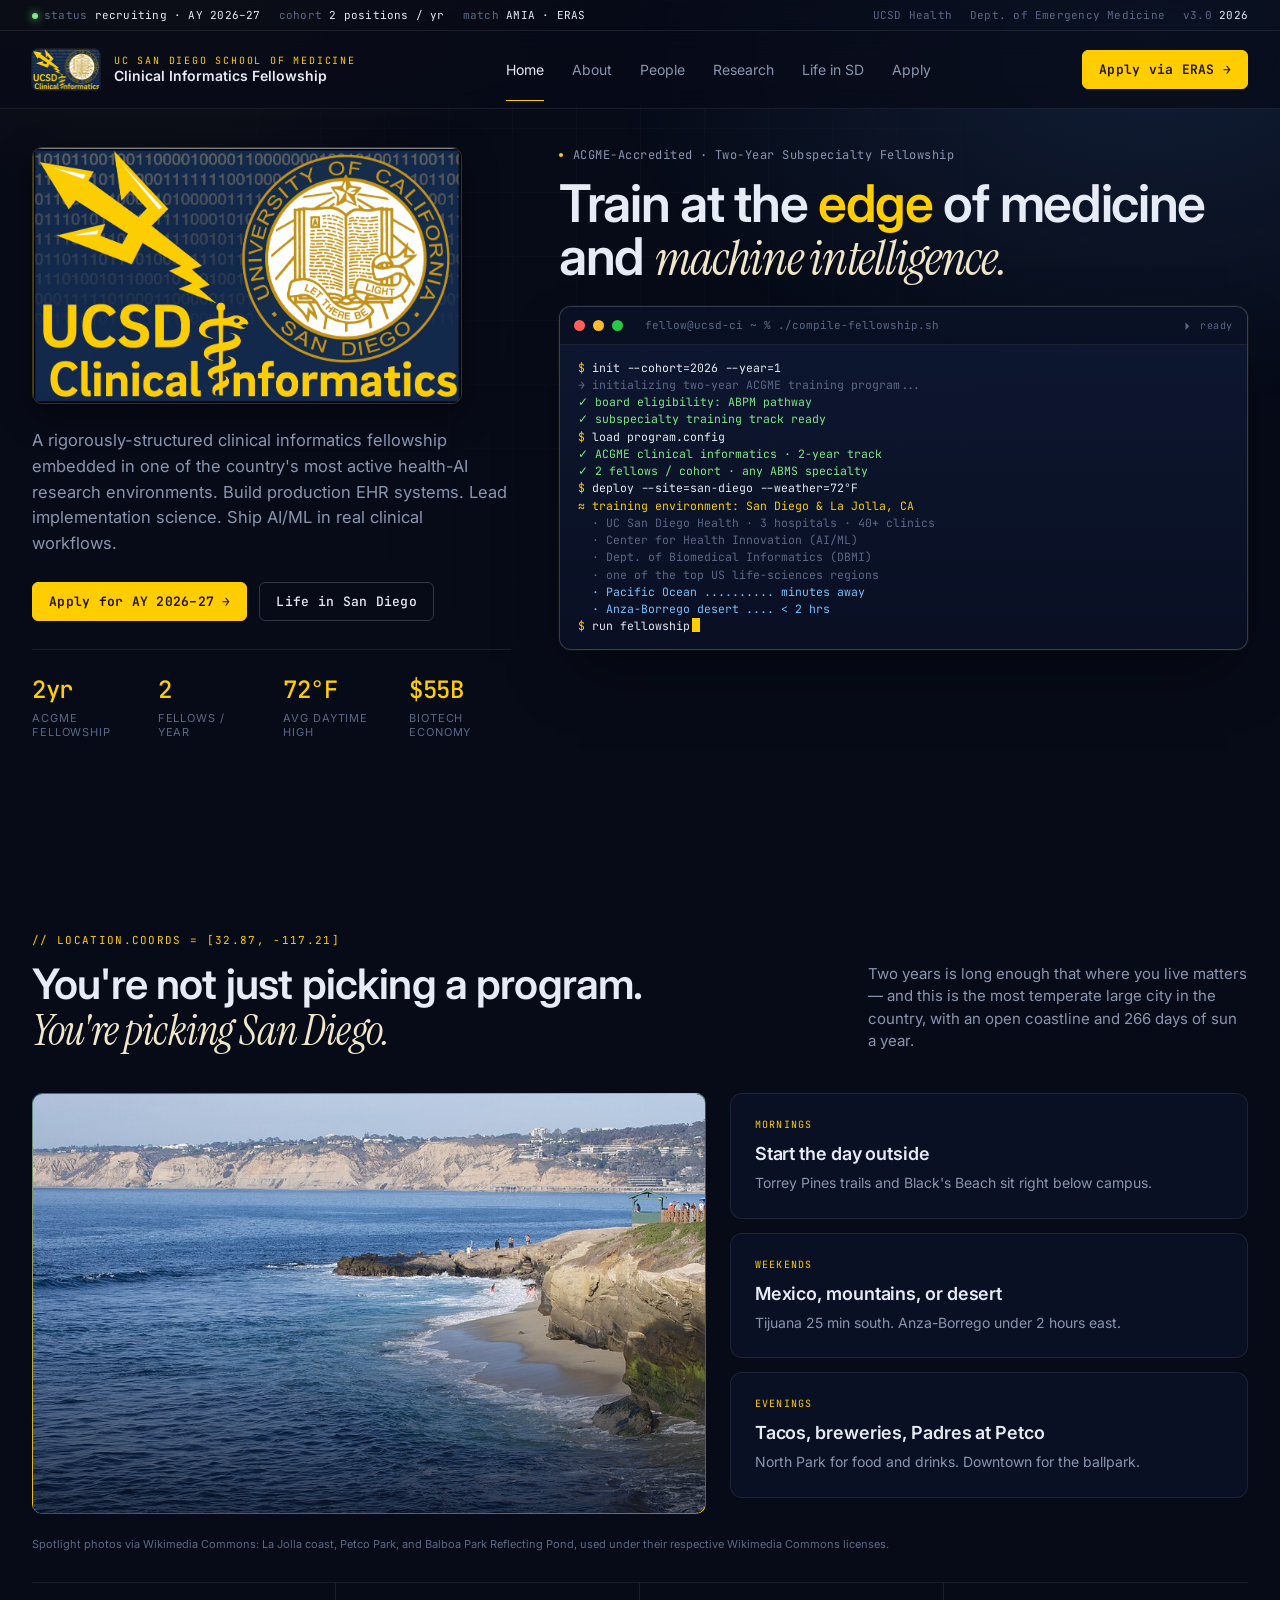
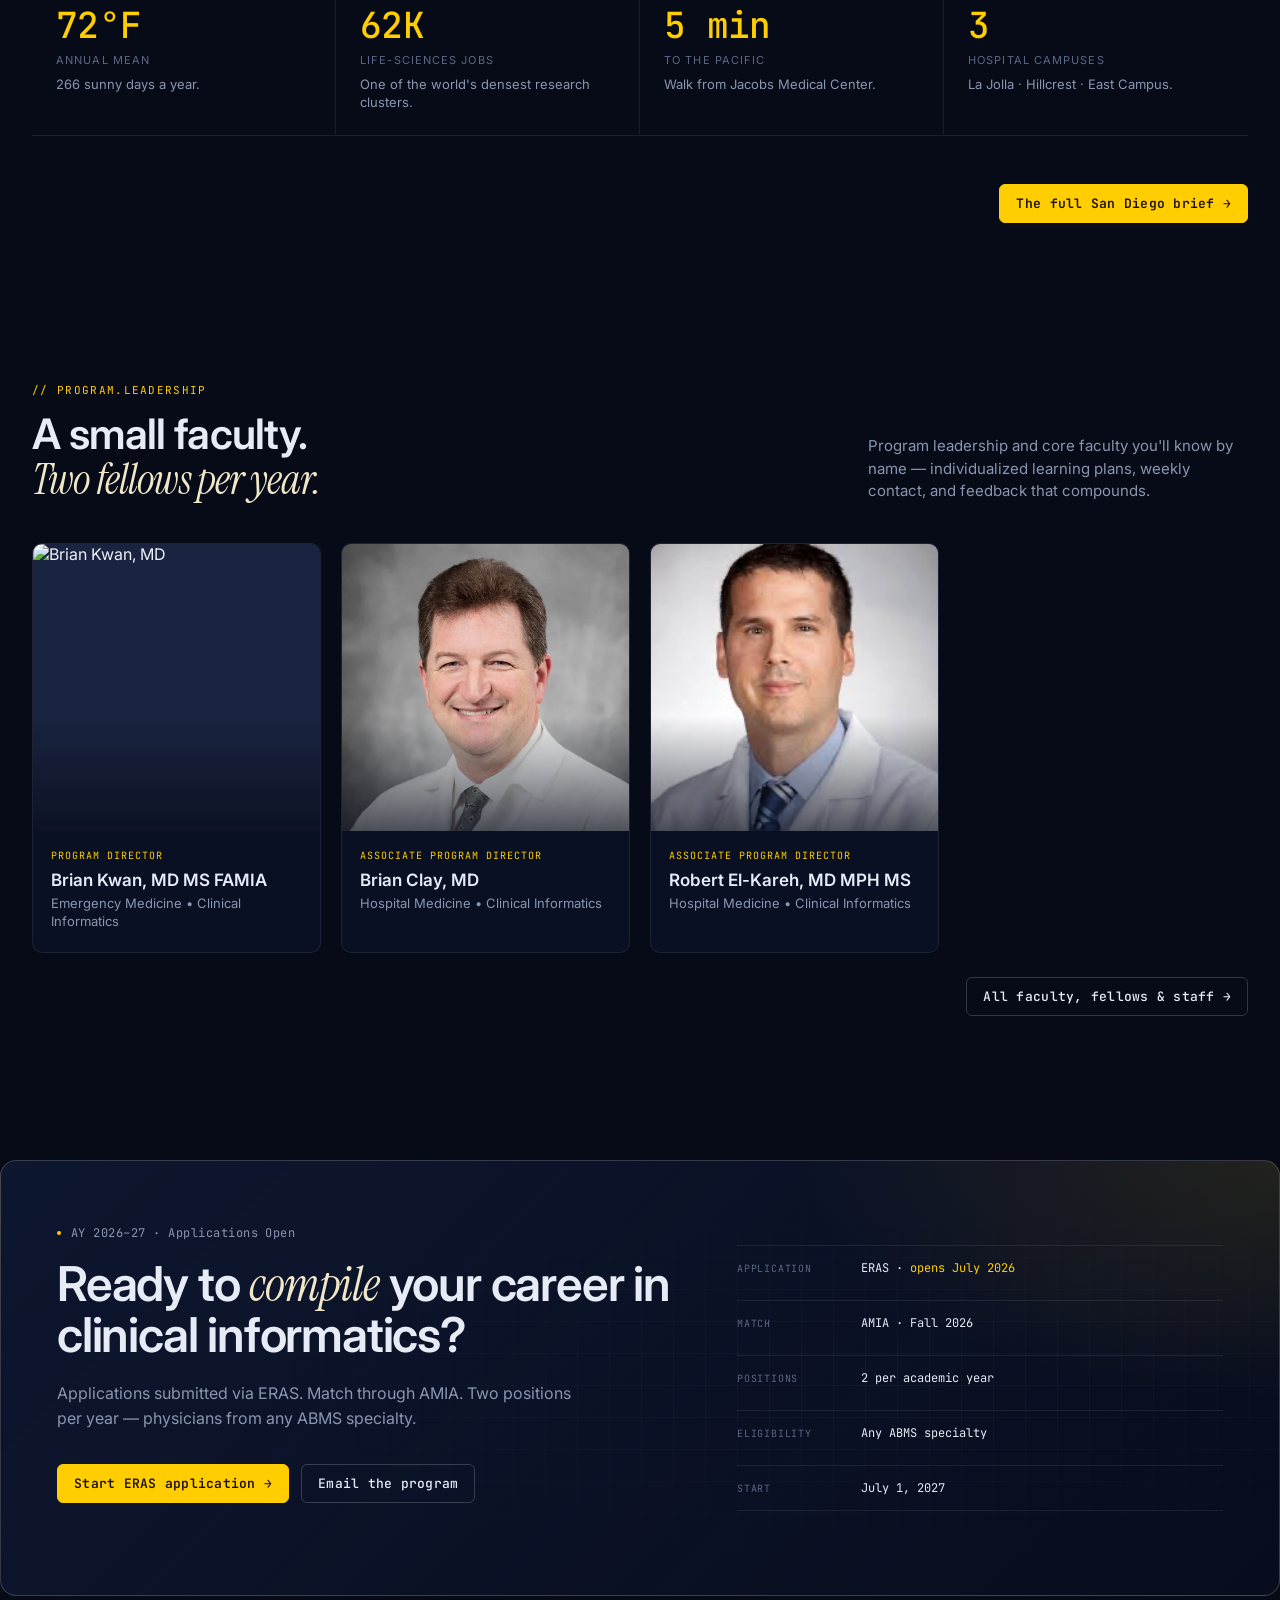
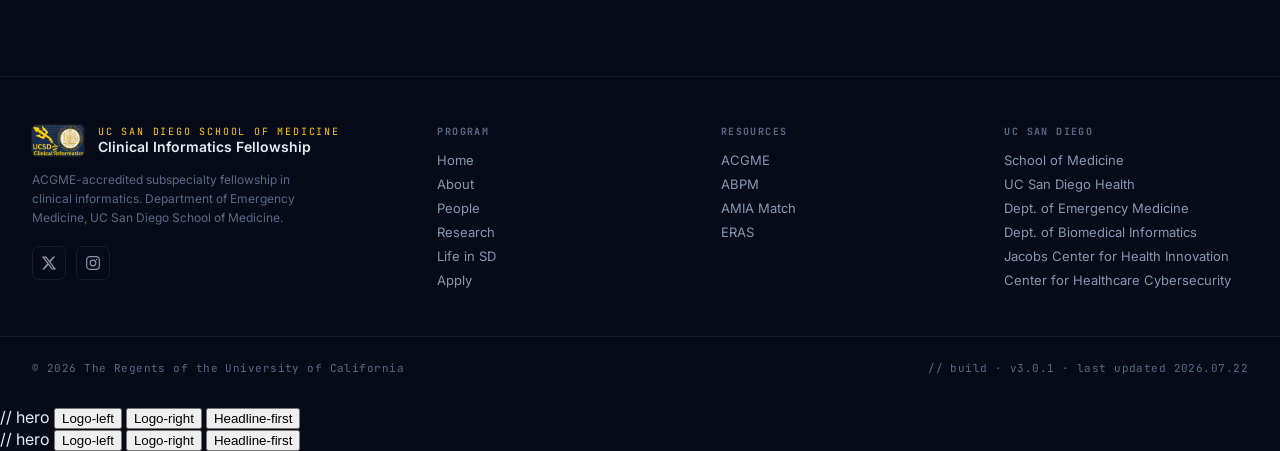
==== commit afc02fe1: "Add files via upload" ====
--- a/index.html
+++ b/index.html
@@ -30,6 +30,17 @@
 .hero .terminal{font-size:11.5px;line-height:1.5}
 .hero .terminal-body{min-height:0;padding:14px 18px}
 @media(max-width:1100px){.hero-logo{max-width:430px;align-self:center}}
+/* ---- Hero layout: headline left, logo fills the space to its right ---- */
+.hero-c .hero-left,.hero-c .hero-right{display:contents}
+.hero-c.hero{grid-template-columns:1.5fr 1fr;column-gap:28px;row-gap:0}
+.hero-c .hero-eyebrow{grid-column:1;grid-row:1}
+.hero-c h1{grid-column:1;grid-row:2;font-size:56px}
+.hero-c .hero-logo{display:block;grid-column:2;grid-row:1/3;justify-self:end;align-self:center;max-width:360px;max-height:220px;object-fit:contain;margin:0;border:1px solid var(--line-strong);border-radius:12px;box-shadow:0 30px 60px -20px rgba(0,0,0,0.6),0 0 0 1px rgba(255,205,0,0.05)}
+.hero.hero-c p.lede{grid-column:1;grid-row:3;align-self:start;margin-top:34px;font-size:21px;line-height:1.6;max-width:60ch;color:var(--text)}
+.hero-c .hero-ctas{grid-column:1;grid-row:4}
+.hero-c .hero-meta{grid-column:1;grid-row:5;margin-top:auto}
+.hero-c .terminal{grid-column:2;grid-row:3/6;align-self:start;margin-top:34px}
+@media(max-width:1100px){.hero-c.hero{grid-template-columns:1fr}.hero-c h1{font-size:46px}.hero-c .hero-logo{justify-self:start;max-width:340px}.hero-c .hero-eyebrow,.hero-c h1,.hero-c .hero-logo,.hero-c .lede,.hero-c .hero-ctas,.hero-c .hero-meta,.hero-c .terminal{grid-column:1;grid-row:auto}}
 </style>
 </head>
 <body data-screen-label="01 Home">
@@ -78,7 +89,7 @@
 </nav>
 
 <!-- HERO -->
-<section class="hero">
+<section class="hero hero-c">
   <div class="hero-left">
     <img src="assets/cf-patch.jpg" alt="UCSD Clinical Informatics Fellowship" class="hero-logo">
     <p class="lede">A rigorously-structured clinical informatics fellowship embedded in one of the country's most active health-AI research environments. Build production EHR systems. Lead implementation science. Ship AI/ML in real clinical workflows.</p>
@@ -274,10 +285,26 @@
   </div>
   <div class="foot-bottom">
     <div>© 2026 The Regents of the University of California</div>
-    <div>// build · v3.0.1 · last updated 2026.05.26</div>
+    <div>// build · v3.0.1 · last updated 2026.07.22</div>
   </div>
 </footer>
 
+<!-- HERO LAYOUT TOGGLE (comparison control) -->
+<div class="layout-toggle" role="group" aria-label="Hero layout">
+  <span class="lt-lbl">// hero</span>
+  <button type="button" data-layout="a">Logo-left</button>
+  <button type="button" data-layout="c">Logo-right</button>
+  <button type="button" data-layout="b">Headline-first</button>
+</div>
+<script>(function(){var hero=document.querySelector('.hero'),btns=document.querySelectorAll('.layout-toggle button');function set(v){hero.classList.toggle('hero-b',v==='b');hero.classList.toggle('hero-c',v==='c');btns.forEach(function(b){b.classList.toggle('on',b.dataset.layout===v);});try{localStorage.setItem('ci_hero_layout',v);}catch(e){}}btns.forEach(function(b){b.addEventListener('click',function(){set(b.dataset.layout);});});var saved='a';try{saved=localStorage.getItem('ci_hero_layout')||'a';}catch(e){}set(saved);})();</script>
+<!-- HERO LAYOUT TOGGLE (comparison control) -->
+<div class="layout-toggle" role="group" aria-label="Hero layout">
+  <span class="lt-lbl">// hero</span>
+  <button type="button" data-layout="a">Logo-left</button>
+  <button type="button" data-layout="c">Logo-right</button>
+  <button type="button" data-layout="b">Headline-first</button>
+</div>
+<script>(function(){var hero=document.querySelector('.hero'),btns=document.querySelectorAll('.layout-toggle button');function set(v){hero.classList.toggle('hero-b',v==='b');hero.classList.toggle('hero-c',v==='c');btns.forEach(function(b){b.classList.toggle('on',b.dataset.layout===v);});try{localStorage.setItem('ci_hero_layout',v);}catch(e){}}btns.forEach(function(b){b.addEventListener('click',function(){set(b.dataset.layout);});});var saved='a';try{saved=localStorage.getItem('ci_hero_layout')||'a';}catch(e){}set(saved);})();</script>
 <script>(function(){var f=document.querySelectorAll('.sd-rotator .rot-frame');if(f.length>1){var i=0;setInterval(function(){f[i].classList.remove('active');i=(i+1)%f.length;f[i].classList.add('active');},3500);}})();</script>
 <script src="assets/js/tweaks.js"></script>
 </body>
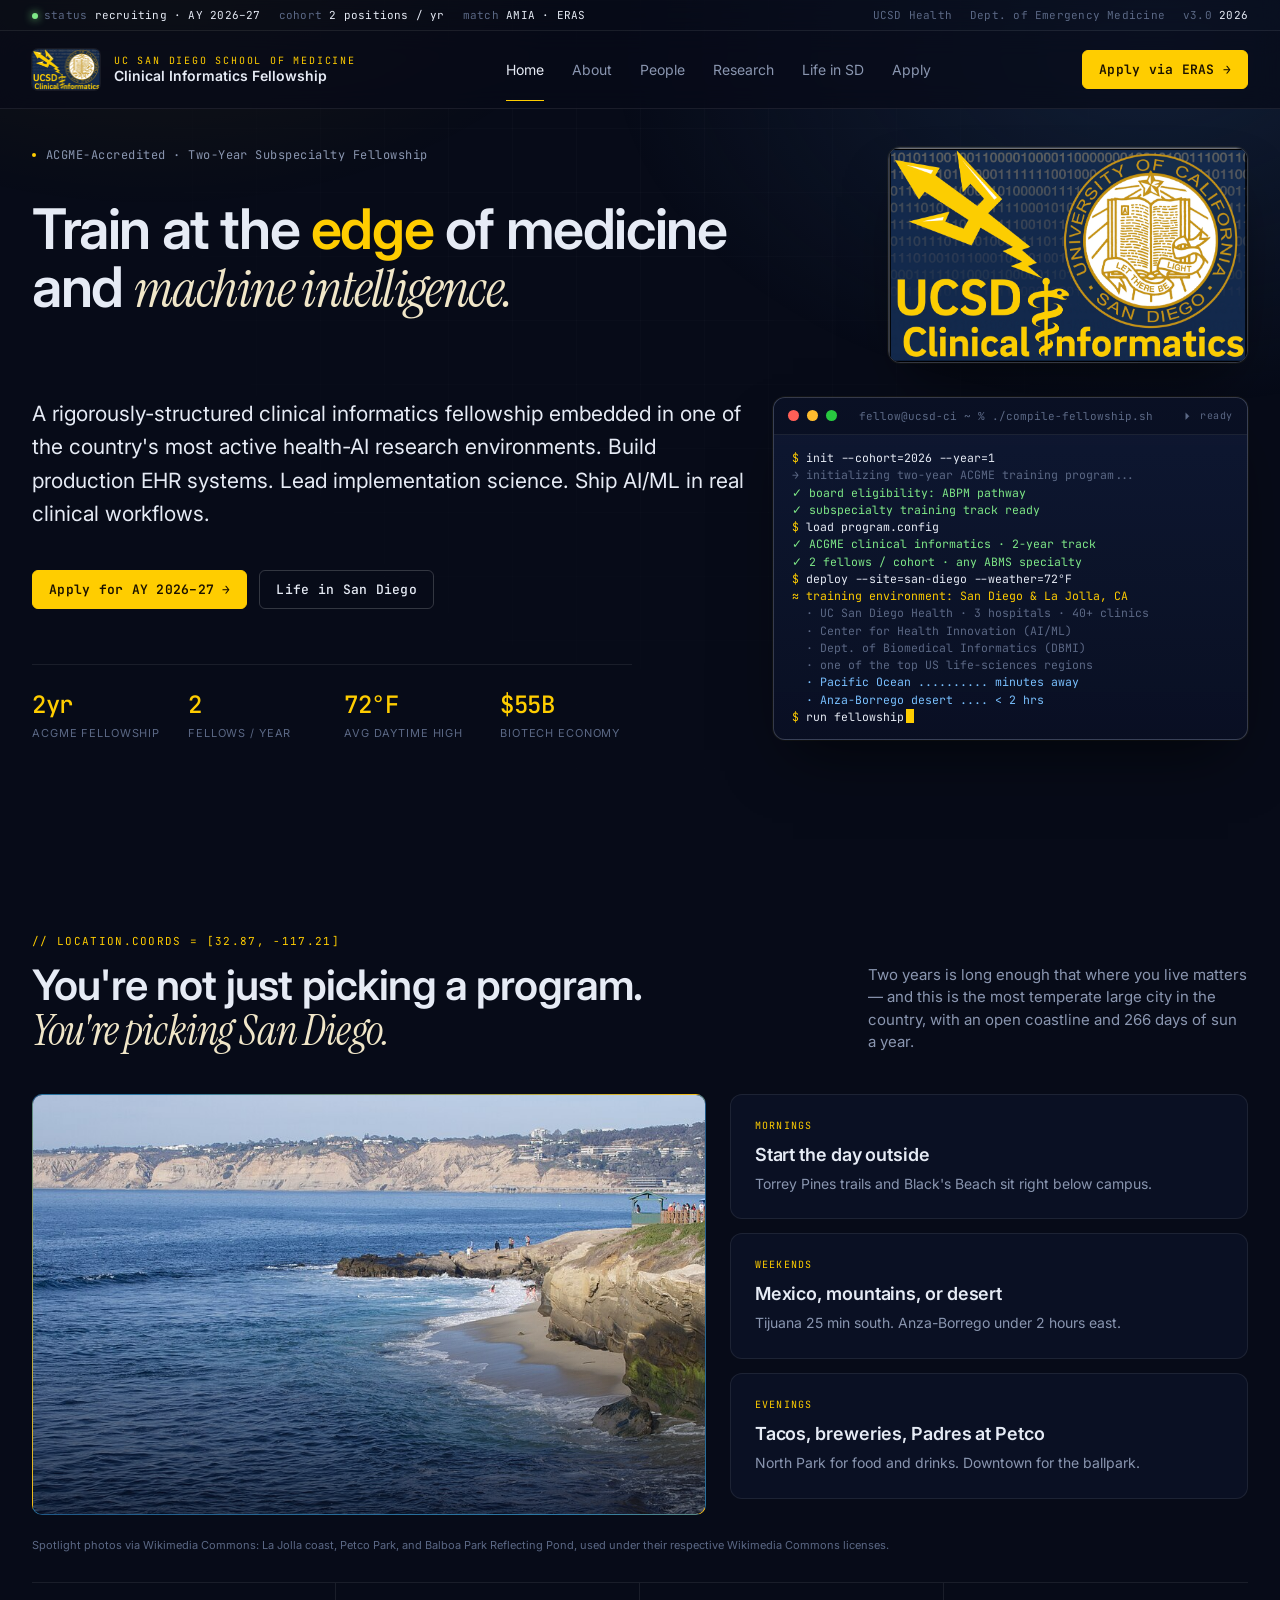
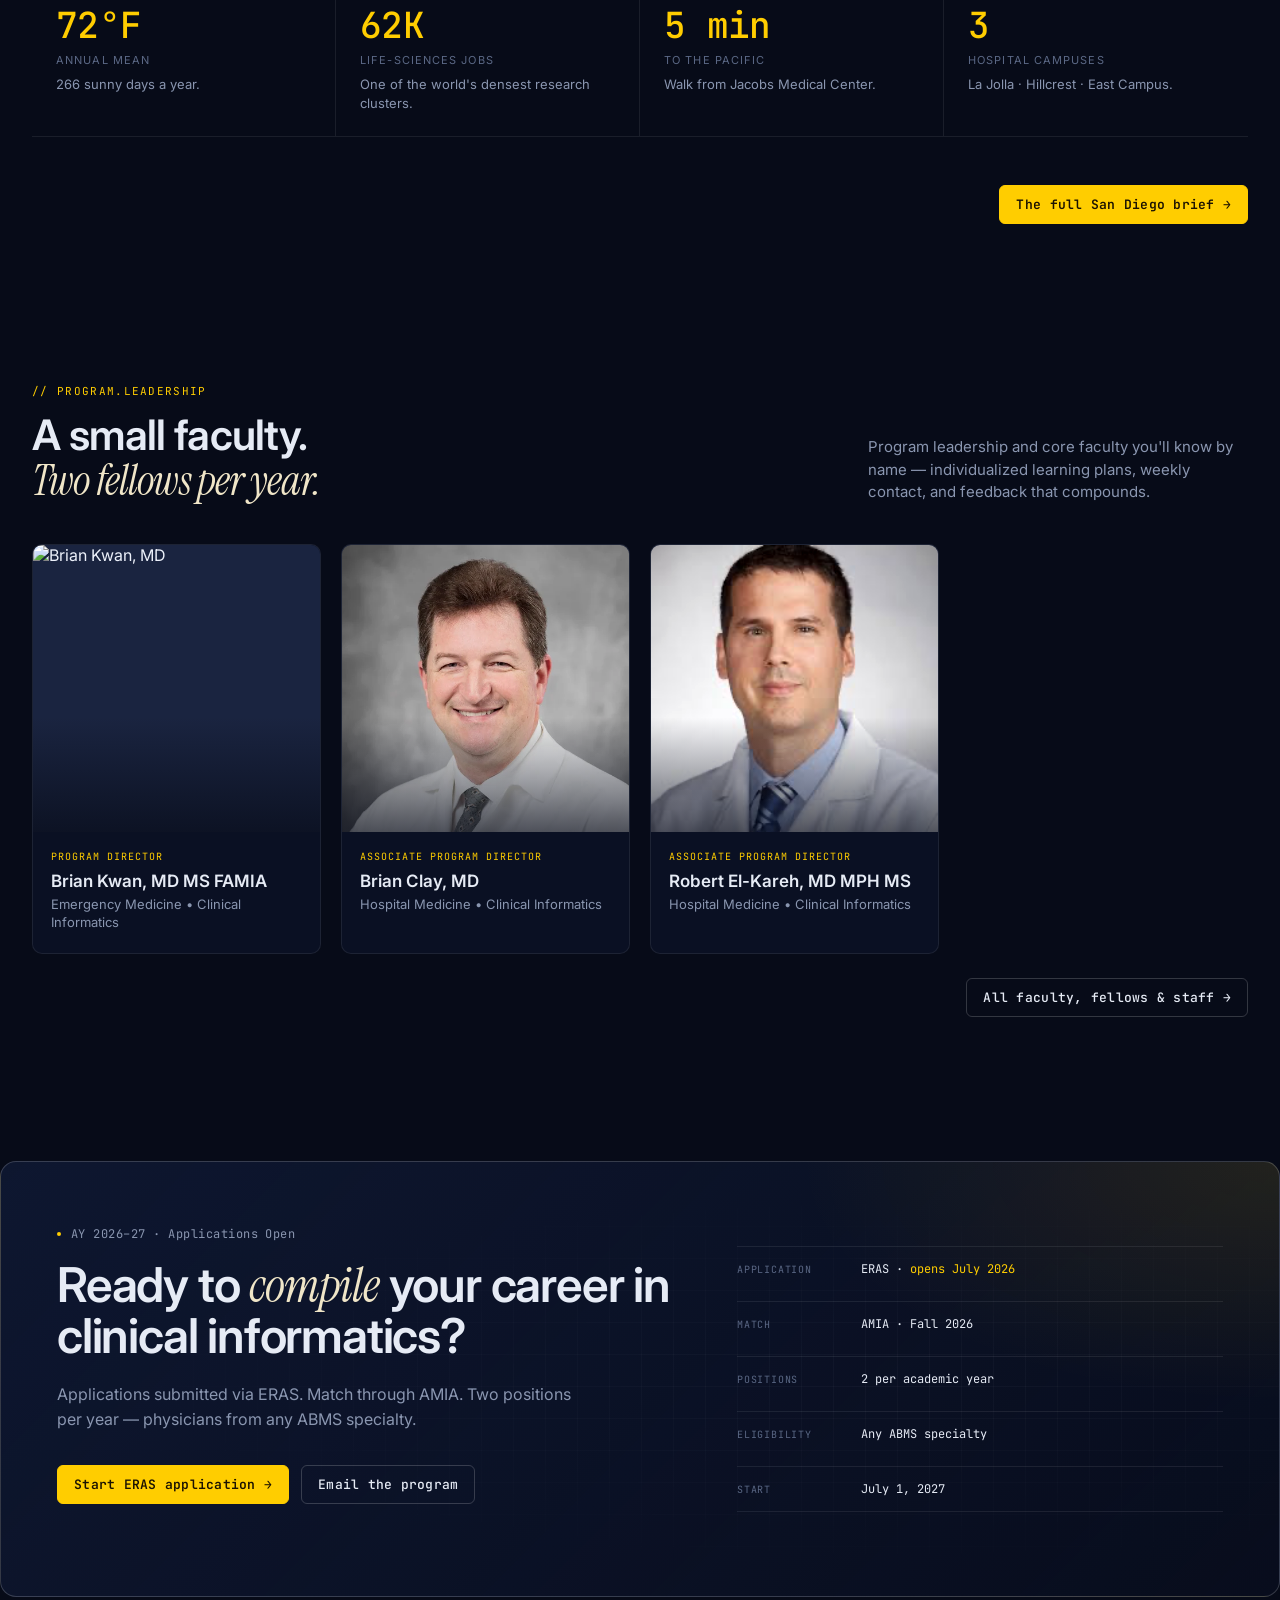
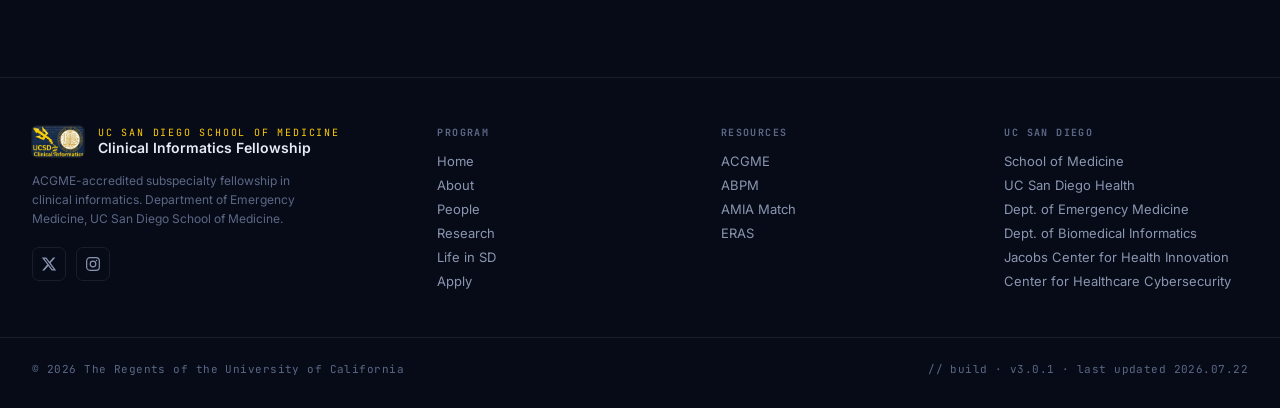
==== commit 7dc774a7: "Add files via upload" ====
--- a/index.html
+++ b/index.html
@@ -289,22 +289,6 @@
   </div>
 </footer>
 
-<!-- HERO LAYOUT TOGGLE (comparison control) -->
-<div class="layout-toggle" role="group" aria-label="Hero layout">
-  <span class="lt-lbl">// hero</span>
-  <button type="button" data-layout="a">Logo-left</button>
-  <button type="button" data-layout="c">Logo-right</button>
-  <button type="button" data-layout="b">Headline-first</button>
-</div>
-<script>(function(){var hero=document.querySelector('.hero'),btns=document.querySelectorAll('.layout-toggle button');function set(v){hero.classList.toggle('hero-b',v==='b');hero.classList.toggle('hero-c',v==='c');btns.forEach(function(b){b.classList.toggle('on',b.dataset.layout===v);});try{localStorage.setItem('ci_hero_layout',v);}catch(e){}}btns.forEach(function(b){b.addEventListener('click',function(){set(b.dataset.layout);});});var saved='a';try{saved=localStorage.getItem('ci_hero_layout')||'a';}catch(e){}set(saved);})();</script>
-<!-- HERO LAYOUT TOGGLE (comparison control) -->
-<div class="layout-toggle" role="group" aria-label="Hero layout">
-  <span class="lt-lbl">// hero</span>
-  <button type="button" data-layout="a">Logo-left</button>
-  <button type="button" data-layout="c">Logo-right</button>
-  <button type="button" data-layout="b">Headline-first</button>
-</div>
-<script>(function(){var hero=document.querySelector('.hero'),btns=document.querySelectorAll('.layout-toggle button');function set(v){hero.classList.toggle('hero-b',v==='b');hero.classList.toggle('hero-c',v==='c');btns.forEach(function(b){b.classList.toggle('on',b.dataset.layout===v);});try{localStorage.setItem('ci_hero_layout',v);}catch(e){}}btns.forEach(function(b){b.addEventListener('click',function(){set(b.dataset.layout);});});var saved='a';try{saved=localStorage.getItem('ci_hero_layout')||'a';}catch(e){}set(saved);})();</script>
 <script>(function(){var f=document.querySelectorAll('.sd-rotator .rot-frame');if(f.length>1){var i=0;setInterval(function(){f[i].classList.remove('active');i=(i+1)%f.length;f[i].classList.add('active');},3500);}})();</script>
 <script src="assets/js/tweaks.js"></script>
 </body>
